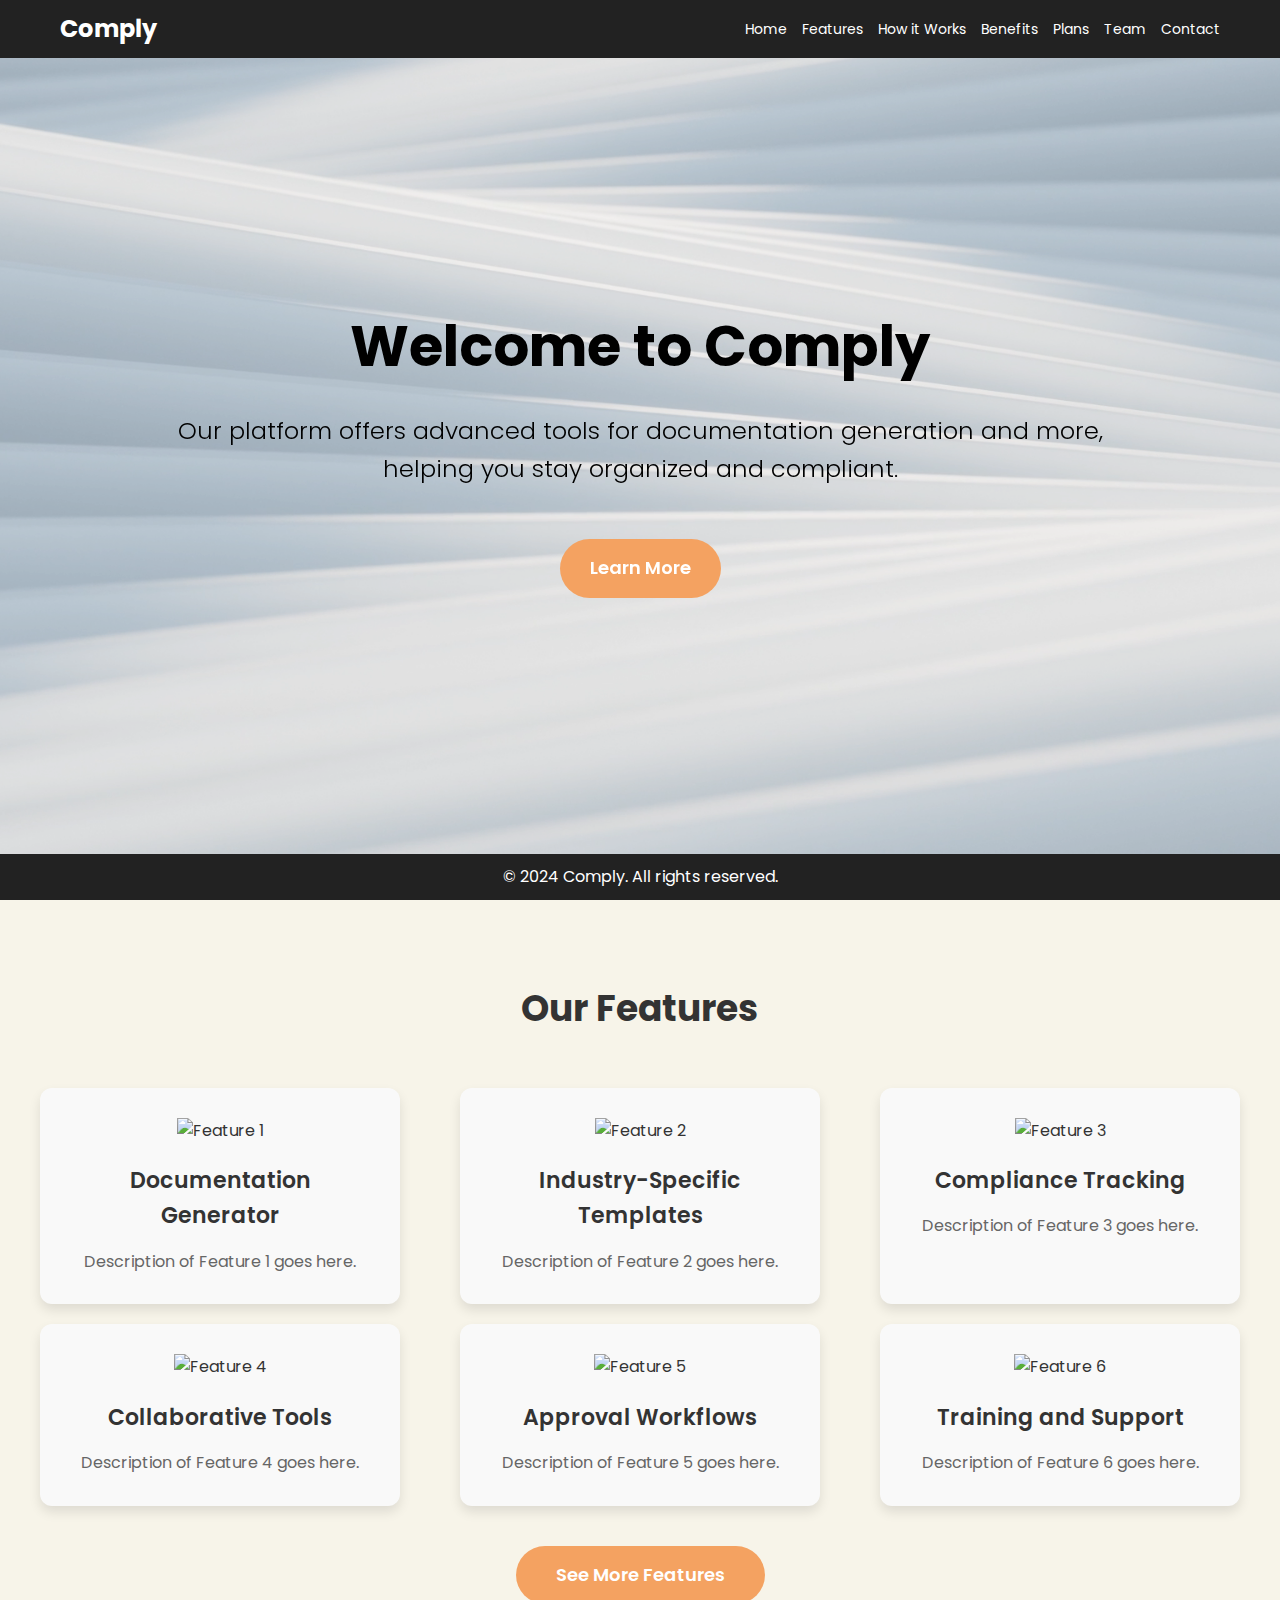
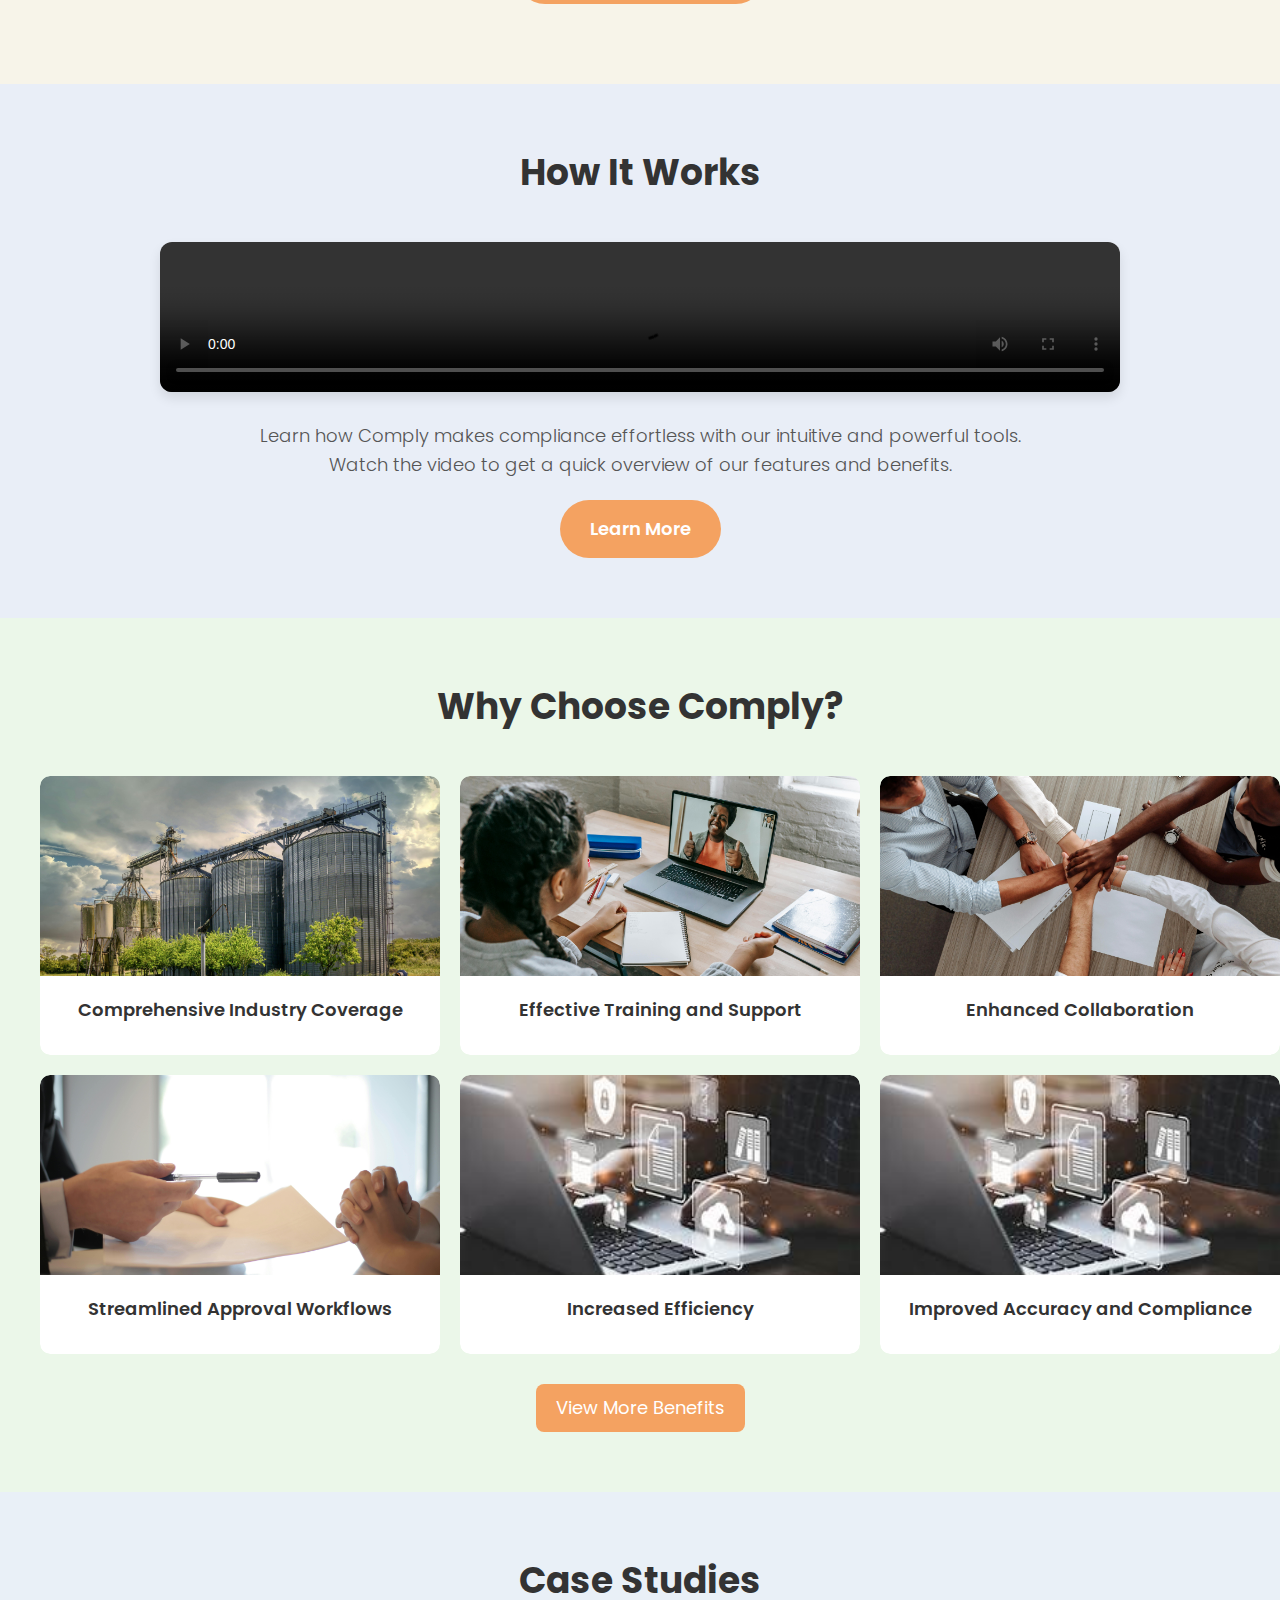
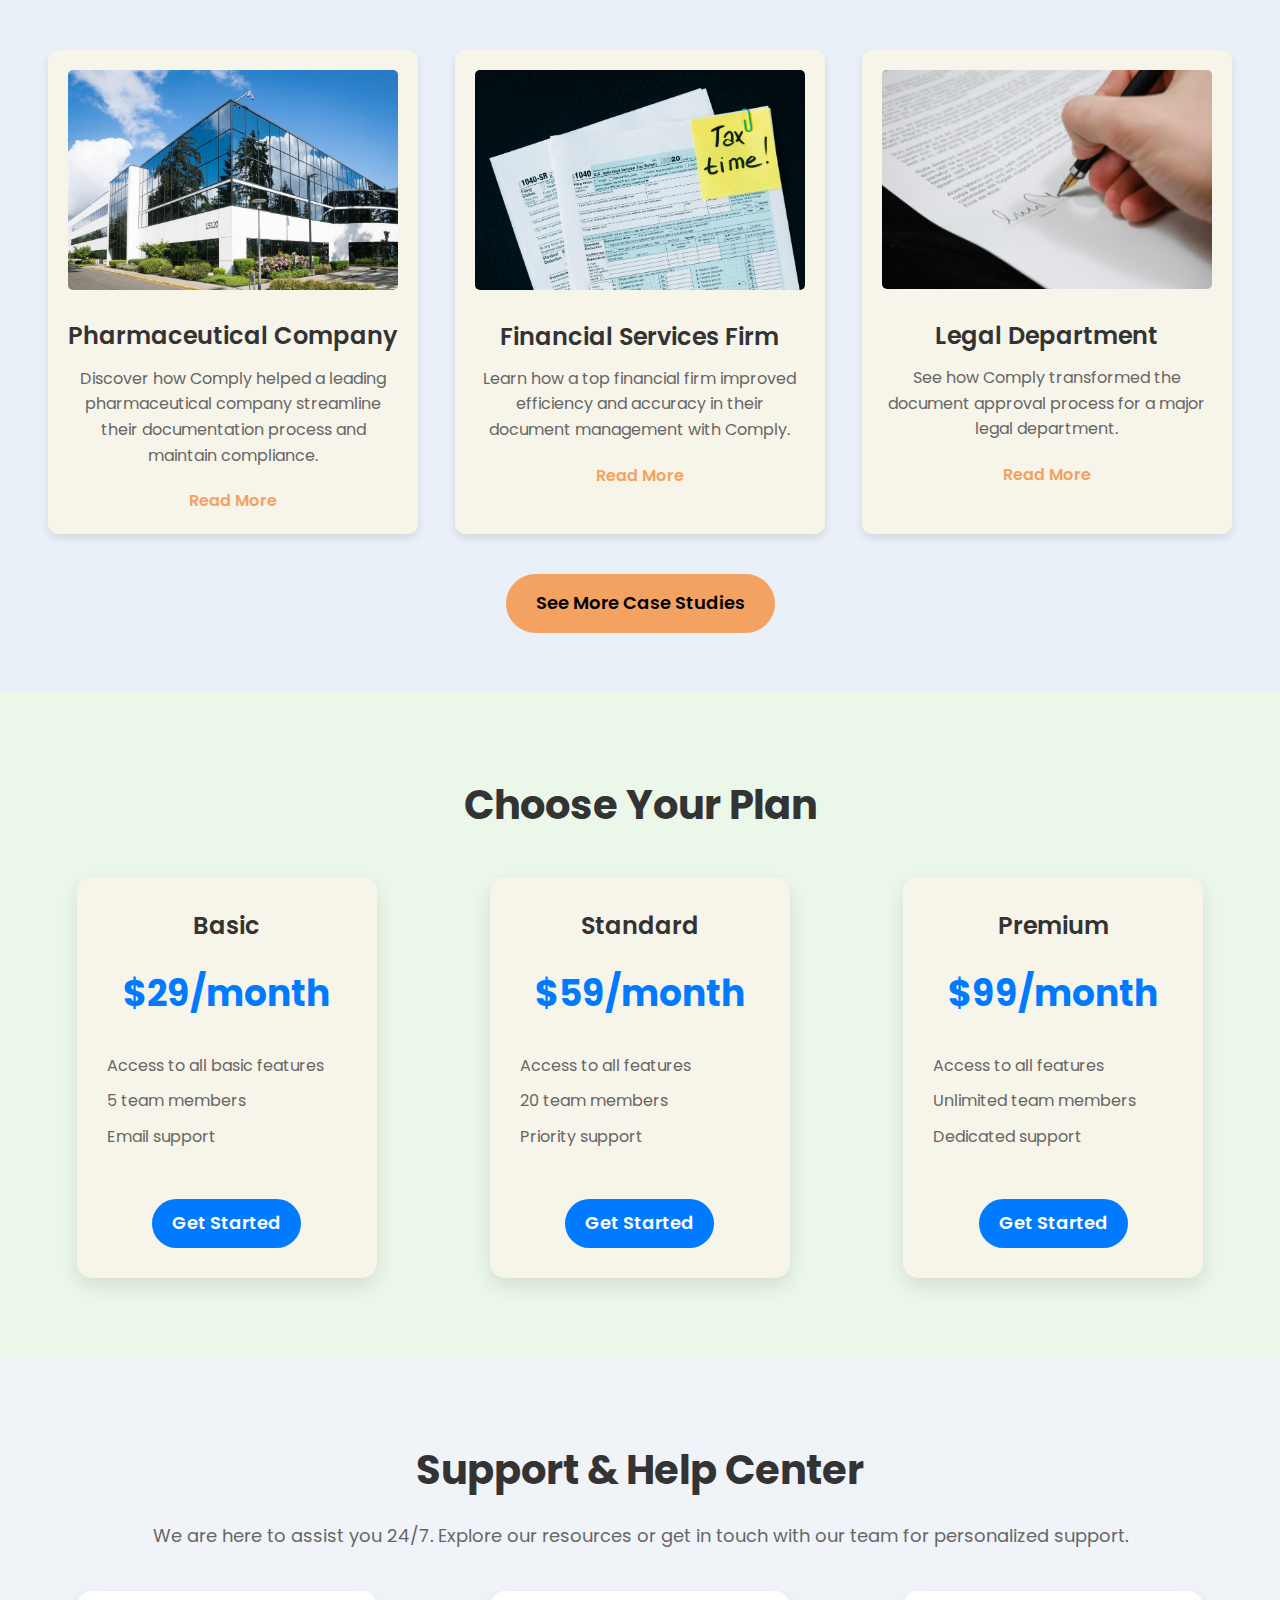
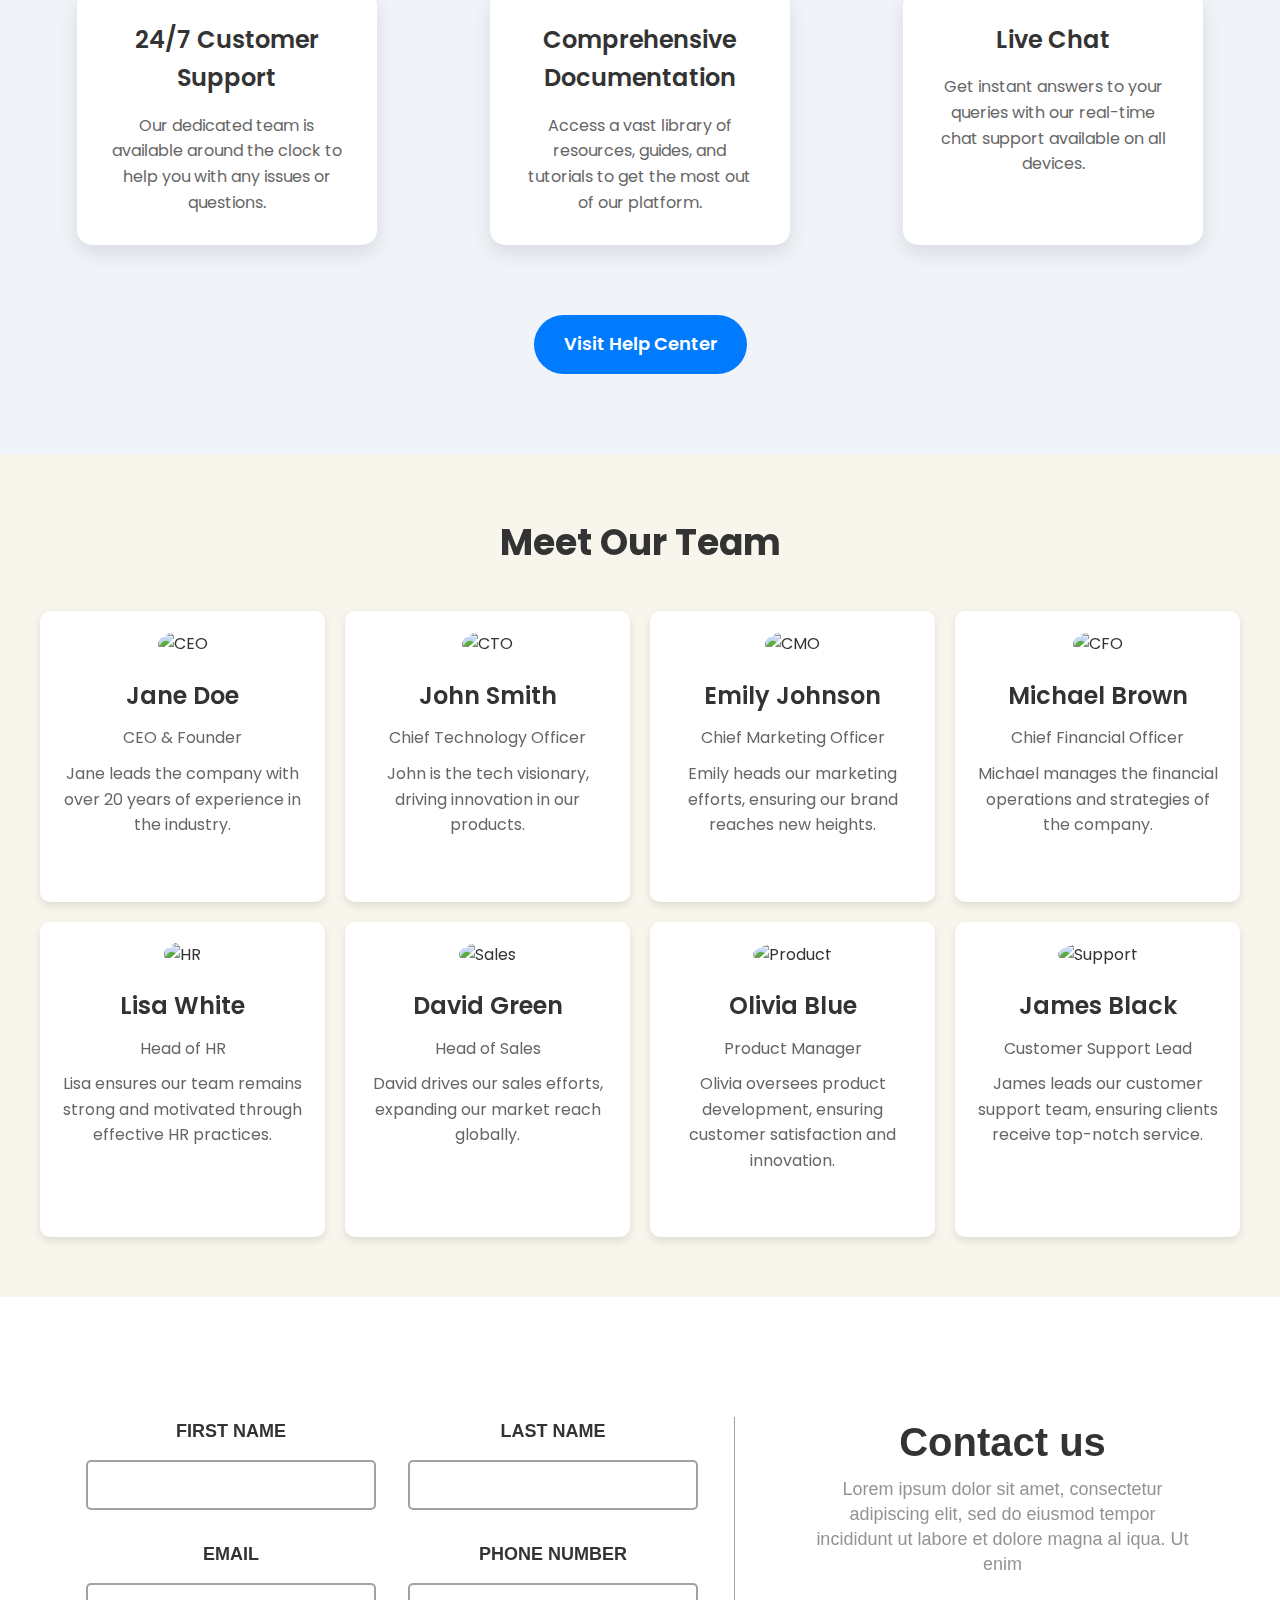
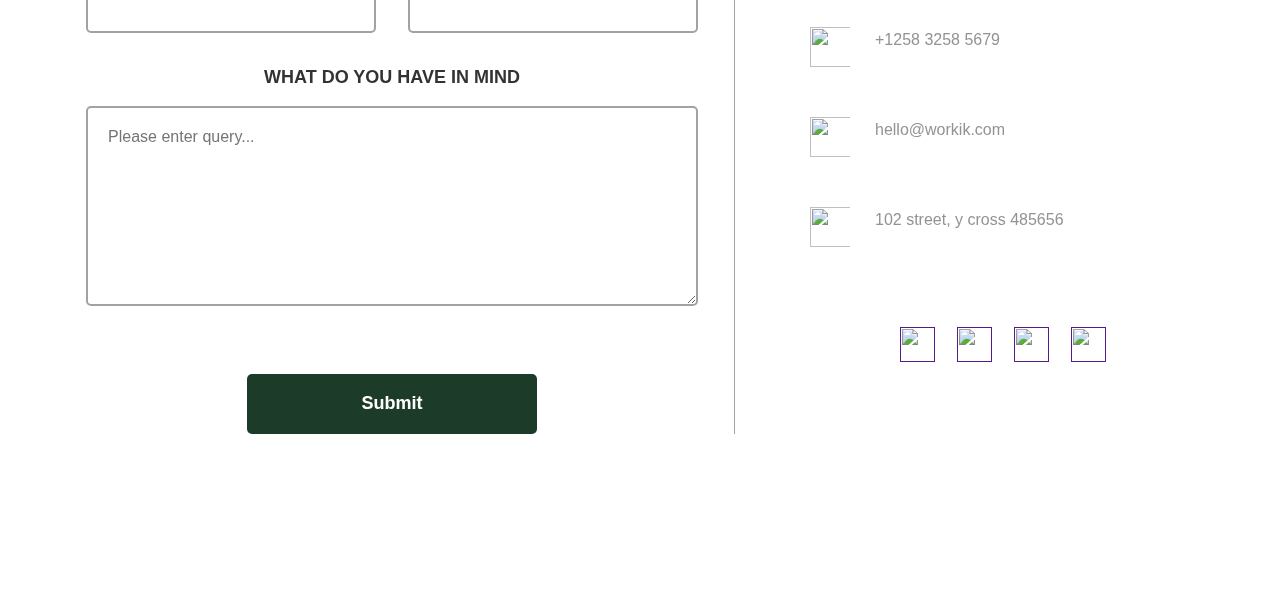
==== index.html @ f5c00fbd "Add files via upload" ====
<!DOCTYPE html>
<html lang="en">
<head>
    <meta charset="UTF-8">
    <meta name="viewport" content="width=device-width, initial-scale=1.0">
    <title>Comply Presentation</title>
    <link rel="stylesheet" href="styles.css">
</head>
<body>
    <header>
        <nav>
            <div class="logo">Comply</div>
            <ul class="nav-links">
                <li><a href="#landing">Home</a></li>
                <li><a href="#features">Features</a></li>
                <li><a href="#how-it-works">How it Works</a></li>
                <li><a href="#benefits">Benefits</a></li>
                <li><a href="#pricing">Plans</a></li>
                <li><a href="member/member.html">Team</a></li>
                <li><a href="#contact">Contact</a></li>
            </ul>
        </nav>
    </header>

    <section id="landing">
        <video id="landing-video" autoplay loop muted playsinline>
            <source src="videos/landing-video.mp4" type="video/mp4">
            Your browser does not support the video tag.
        </video>
        <div class="landing-content">
            <h1>Welcome to Comply</h1>
            <p>Our platform offers advanced tools for documentation generation and more, 
            <br>helping you stay organized and compliant.</p>
            <a href="#features" class="cta-button">Learn More</a>
        </div>
    </section>

    <section id="features">
        <div class="container">
            <h2>Our Features</h2>
            <div class="feature-grid">
                <div class="feature-item">
                    <img src="feature1-icon.png" alt="Feature 1">
                    <h3>Documentation Generator</h3>
                    <p>Description of Feature 1 goes here.</p>
                </div>
                <div class="feature-item">
                    <img src="feature2-icon.png" alt="Feature 2">
                    <h3>Industry-Specific Templates</h3>
                    <p>Description of Feature 2 goes here.</p>
                </div>
                <div class="feature-item">
                    <img src="feature3-icon.png" alt="Feature 3">
                    <h3>Compliance Tracking</h3>
                    <p>Description of Feature 3 goes here.</p>
                </div>
                <div class="feature-item">
                    <img src="feature4-icon.png" alt="Feature 4">
                    <h3>Collaborative Tools</h3>
                    <p>Description of Feature 4 goes here.</p>
                </div>
                <div class="feature-item">
                    <img src="feature5-icon.png" alt="Feature 5">
                    <h3>Approval Workflows</h3>
                    <p>Description of Feature 5 goes here.</p>
                </div>
                <div class="feature-item">
                    <img src="feature6-icon.png" alt="Feature 6">
                    <h3>Training and Support</h3>
                    <p>Description of Feature 6 goes here.</p>
                </div>
            </div>
            <a href="features/features.html" class="more-features-button">See More Features</a>
        </div>
    </section>
    
    <section id="how-it-works">
        <div class="container">
            <h2>How It Works</h2>
            <div class="video-wrapper">
                <video controls class="work-video">
                    <source src="7235001-uhd_3840_2160_30fps.mp4" type="video/mp4">
                    Your browser does not support the video tag.
                </video>
            </div>
            <div class="info">
                <p>Learn how Comply makes compliance effortless with our intuitive and powerful tools. Watch the video to get a quick overview of our features and benefits.</p>
                <a href="how-works/work.html" class="cta-button">Learn More</a>
            </div>
        </div>
    </section>       

    <section id="benefits">
      <div class="container">
        <h2>Why Choose Comply?</h2>
        <div class="benefits-grid">
          <div class="benefit-card" style="width: 400px;">
            <div class="benefit-image" style="background-image: url('images/industry-coverage.jpg');"></div>
            <div class="benefit-content">
              <h3>Comprehensive Industry Coverage</h3>
              <p class="details"><strong>Versatile Document Generation</strong><br>Create industry-specific documents tailored to various sectors, including pharmaceuticals, finance, and legal, with precision and ease.</p>
              <p class="details"><strong>Pre-Built Templates</strong> Utilize a library of pre-designed templates that meet industry standards and regulations.</p>
            </div>
          </div>
          <div class="benefit-card" style="width: 400px;">
            <div class="benefit-image" style="background-image: url('images/training-support.jpg');"></div>
            <div class="benefit-content">
              <h3>Effective Training and Support</h3>
              <p class="details"><strong>Training Resources</strong><br>Access extensive training materials and resources to help you and your team get the most out of Comply’s features.</p>
              <p class="details"><strong>Expert Guidance</strong><br>Benefit from dedicated support to ensure smooth onboarding and ongoing usage.</p>
            </div>
          </div>
          <div class="benefit-card" style="width: 400px;">
            <div class="benefit-image" style="background-image: url('images/Enhanced Collaboration.jpg');"></div>
            <div class="benefit-content">
              <h3>Enhanced Collaboration</h3>
              <p class="details"><strong>Team Collaboration Tools</strong><br>Collaborate with team members seamlessly within the platform, making document creation and review processes more efficient.</p>
              <p class="details"><strong>Real-Time Edits</strong><br>Work on documents simultaneously with your team, reducing turnaround time and improving accuracy.</p>
            </div>
          </div>
          <div class="benefit-card" style="width: 400px;">
            <div class="benefit-image" style="background-image: url('images/approved.jpg');"></div>
            <div class="benefit-content">
              <h3>Streamlined Approval Workflows</h3>
              <p class="details"><strong>Approval Management</strong><br>Set up automated approval workflows to ensure all documents go through the necessary review processes before finalization.</p>
              <p class="details"><strong>Track Changes</strong><br>Monitor document changes and approval statuses with ease, ensuring transparency and accountability.</p>
            </div>
          </div>
          <div class="benefit-card" style="width: 400px;">
            <div class="benefit-image" style="background-image: url('images/automated document generation.jpeg');"></div>
            <div class="benefit-content">
              <h3>Increased Efficiency</h3>
              <p class="details"><strong>Centralized Dashboard</strong><br>Manage document creation, collaboration, and approvals from a single, intuitive interface.</p>
              <p class="details"><strong>Automated Processes</strong><br>Reduce manual tasks with automated document generation and compliance checks, freeing up time for more strategic activities.</p>
            </div>
          </div>
          <div class="benefit-card" style="width: 400px;">
            <div class="benefit-image" style="background-image: url('images/automated document generation.jpeg');"></div>
            <div class="benefit-content">
              <h3>Improved Accuracy and Compliance</h3>
              <p class="details"><strong>Error Reduction</strong><br>Minimize mistakes with automated formatting, validation, and compliance checks tailored to your industry’s requirements.</p>
              <p class="details"><strong>Consistent Quality</strong><br>Ensure all documents adhere to industry standards and regulatory guidelines consistently.</p>
            </div>
          </div>
        </div>
        <a href="benefits.html" class="view-more">View More Benefits</a>
      </div>
    </section>        
       

    <section id="case-studies">
        <div class="container">
            <h2>Case Studies</h2>
            <div class="case-studies-grid">
                <div class="case-study">
                    <img src="images/Pharmaceutical Company.jpg" alt="Case Study 1">
                    <h3>Pharmaceutical Company</h3>
                    <p>Discover how Comply helped a leading pharmaceutical company streamline their documentation process and maintain compliance.</p>
                    <a href="#" class="read-more">Read More</a>
                </div>
                <div class="case-study">
                    <img src="images/Financial Services Firm.jpg" alt="Case Study 2">
                    <h3>Financial Services Firm</h3>
                    <p>Learn how a top financial firm improved efficiency and accuracy in their document management with Comply.</p>
                    <a href="#" class="read-more">Read More</a>
                </div>
                <div class="case-study">
                    <img src="images/Legal Department.jpg" alt="Case Study 3">
                    <h3>Legal Department</h3>
                    <p>See how Comply transformed the document approval process for a major legal department.</p>
                    <a href="#" class="read-more">Read More</a>
                </div>
            </div>
            <div class="see-more-container">
                <a href="case-studies.html" class="see-more-button">See More Case Studies</a>
            </div>
        </div>
    </section>

    <section id="pricing">
      <div class="container">
          <h2>Choose Your Plan</h2>
          <div class="pricing-grid">
              <div class="pricing-item">
                  <h3>Basic</h3>
                  <p class="price">$29/month</p>
                  <ul>
                      <li>Access to all basic features</li>
                      <li>5 team members</li>
                      <li>Email support</li>
                  </ul>
                  <a href="#" class="cta-button">Get Started</a>
              </div>
              <div class="pricing-item">
                  <h3>Standard</h3>
                  <p class="price">$59/month</p>
                  <ul>
                      <li>Access to all features</li>
                      <li>20 team members</li>
                      <li>Priority support</li>
                  </ul>
                  <a href="#" class="cta-button">Get Started</a>
              </div>
              <div class="pricing-item">
                  <h3>Premium</h3>
                  <p class="price">$99/month</p>
                  <ul>
                      <li>Access to all features</li>
                      <li>Unlimited team members</li>
                      <li>Dedicated support</li>
                  </ul>
                  <a href="#" class="cta-button">Get Started</a>
              </div>
          </div>
      </div>
  </section>
    
    <section id="support">
        <div class="container">
            <h2>Support & Help Center</h2>
            <p class="support-intro">We are here to assist you 24/7. Explore our resources or get in touch with our team for personalized support.</p>
            <div class="support-grid">
                <div class="support-item">
                    <i class="fas fa-life-ring"></i>
                    <h3>24/7 Customer Support</h3>
                    <p>Our dedicated team is available around the clock to help you with any issues or questions.</p>
                </div>
                <div class="support-item">
                    <i class="fas fa-book"></i>
                    <h3>Comprehensive Documentation</h3>
                    <p>Access a vast library of resources, guides, and tutorials to get the most out of our platform.</p>
                </div>
                <div class="support-item">
                    <i class="fas fa-headset"></i>
                    <h3>Live Chat</h3>
                    <p>Get instant answers to your queries with our real-time chat support available on all devices.</p>
                </div>
            </div>
            <div class="support-cta">
                <a href="help-center.html" class="cta-button">Visit Help Center</a>
            </div>
        </div>
    </section>

    <section id="team">
      <div class="container">
          <h2>Meet Our Team</h2>
          <div class="team-grid">
              <div class="team-member">
                  <img src="ceo.jpg" alt="CEO">
                  <h3>Jane Doe</h3>
                  <p>CEO & Founder</p>
                  <p>Jane leads the company with over 20 years of experience in the industry.</p>
                  <div class="social-links">
                      <a href="#"><i class="fab fa-linkedin"></i></a>
                      <a href="#"><i class="fab fa-twitter"></i></a>
                  </div>
              </div>
              <div class="team-member">
                  <img src="cto.jpg" alt="CTO">
                  <h3>John Smith</h3>
                  <p>Chief Technology Officer</p>
                  <p>John is the tech visionary, driving innovation in our products.</p>
                  <div class="social-links">
                      <a href="#"><i class="fab fa-linkedin"></i></a>
                      <a href="#"><i class="fab fa-twitter"></i></a>
                  </div>
              </div>
              <div class="team-member">
                  <img src="cmo.jpg" alt="CMO">
                  <h3>Emily Johnson</h3>
                  <p>Chief Marketing Officer</p>
                  <p>Emily heads our marketing efforts, ensuring our brand reaches new heights.</p>
                  <div class="social-links">
                      <a href="#"><i class="fab fa-linkedin"></i></a>
                      <a href="#"><i class="fab fa-twitter"></i></a>
                  </div>
              </div>
              <div class="team-member">
                  <img src="cfo.jpg" alt="CFO">
                  <h3>Michael Brown</h3>
                  <p>Chief Financial Officer</p>
                  <p>Michael manages the financial operations and strategies of the company.</p>
                  <div class="social-links">
                      <a href="#"><i class="fab fa-linkedin"></i></a>
                      <a href="#"><i class="fab fa-twitter"></i></a>
                  </div>
              </div>
              <div class="team-member">
                  <img src="hr.jpg" alt="HR">
                  <h3>Lisa White</h3>
                  <p>Head of HR</p>
                  <p>Lisa ensures our team remains strong and motivated through effective HR practices.</p>
                  <div class="social-links">
                      <a href="#"><i class="fab fa-linkedin"></i></a>
                      <a href="#"><i class="fab fa-twitter"></i></a>
                  </div>
              </div>
              <div class="team-member">
                  <img src="sales.jpg" alt="Sales">
                  <h3>David Green</h3>
                  <p>Head of Sales</p>
                  <p>David drives our sales efforts, expanding our market reach globally.</p>
                  <div class="social-links">
                      <a href="#"><i class="fab fa-linkedin"></i></a>
                      <a href="#"><i class="fab fa-twitter"></i></a>
                  </div>
              </div>
              <div class="team-member">
                  <img src="product.jpg" alt="Product">
                  <h3>Olivia Blue</h3>
                  <p>Product Manager</p>
                  <p>Olivia oversees product development, ensuring customer satisfaction and innovation.</p>
                  <div class="social-links">
                      <a href="#"><i class="fab fa-linkedin"></i></a>
                      <a href="#"><i class="fab fa-twitter"></i></a>
                  </div>
              </div>
              <div class="team-member">
                  <img src="support.jpg" alt="Support">
                  <h3>James Black</h3>
                  <p>Customer Support Lead</p>
                  <p>James leads our customer support team, ensuring clients receive top-notch service.</p>
                  <div class="social-links">
                      <a href="#"><i class="fab fa-linkedin"></i></a>
                      <a href="#"><i class="fab fa-twitter"></i></a>
                  </div>
              </div>
          </div>
      </div>
  </section>

    
    <section id="contact">
        <div class="contact_us_green">
            <div class="responsive-container-block big-container">
              <div class="responsive-container-block container">
                <div class="responsive-cell-block wk-tab-12 wk-mobile-12 wk-desk-7 wk-ipadp-10 line" id="i69b-2">
                  <form class="form-box">
                    <div class="container-block form-wrapper">
                      <div class="head-text-box">
                        <p class="text-blk contactus-head">
                          Contact us
                        </p>
                        <p class="text-blk contactus-subhead">
                          Lorem ipsum dolor sit amet, consectetur adipiscing elit, sed do eiusmod tempor incididunt ut labore et dolore magna al iqua. Ut enim
                        </p>
                      </div>
                      <div class="responsive-container-block">
                        <div class="responsive-cell-block wk-ipadp-6 wk-tab-12 wk-mobile-12 wk-desk-6" id="i10mt-6">
                          <p class="text-blk input-title">
                            FIRST NAME
                          </p>
                          <input class="input" id="ijowk-6" name="FirstName">
                        </div>
                        <div class="responsive-cell-block wk-desk-6 wk-ipadp-6 wk-tab-12 wk-mobile-12">
                          <p class="text-blk input-title">
                            LAST NAME
                          </p>
                          <input class="input" id="indfi-4" name="Last Name">
                        </div>
                        <div class="responsive-cell-block wk-desk-6 wk-ipadp-6 wk-tab-12 wk-mobile-12">
                          <p class="text-blk input-title">
                            EMAIL
                          </p>
                          <input class="input" id="ipmgh-6" name="Email">
                        </div>
                        <div class="responsive-cell-block wk-desk-6 wk-ipadp-6 wk-tab-12 wk-mobile-12">
                          <p class="text-blk input-title">
                            PHONE NUMBER
                          </p>
                          <input class="input" id="imgis-5" name="PhoneNumber">
                        </div>
                        <div class="responsive-cell-block wk-tab-12 wk-mobile-12 wk-desk-12 wk-ipadp-12" id="i634i-6">
                          <p class="text-blk input-title">
                            WHAT DO YOU HAVE IN MIND
                          </p>
                          <textarea class="textinput" id="i5vyy-6" placeholder="Please enter query..."></textarea>
                        </div>
                      </div>
                      <div class="btn-wrapper">
                        <button class="submit-btn">
                          Submit
                        </button>
                      </div>
                    </div>
                  </form>
                </div>
                <div class="responsive-cell-block wk-tab-12 wk-mobile-12 wk-desk-5 wk-ipadp-10" id="ifgi">
                  <div class="container-box">
                    <div class="text-content">
                      <p class="text-blk contactus-head">
                        Contact us
                      </p>
                      <p class="text-blk contactus-subhead">
                        Lorem ipsum dolor sit amet, consectetur adipiscing elit, sed do eiusmod tempor incididunt ut labore et dolore magna al iqua. Ut enim
                      </p>
                    </div>
                    <div class="workik-contact-bigbox">
                      <div class="workik-contact-box">
                        <div class="phone text-box">
                          <img class="contact-svg" src="https://workik-widget-assets.s3.amazonaws.com/widget-assets/images/ET21.jpg">
                          <p class="contact-text">
                            +1258 3258 5679
                          </p>
                        </div>
                        <div class="address text-box">
                          <img class="contact-svg" src="https://workik-widget-assets.s3.amazonaws.com/widget-assets/images/ET22.jpg">
                          <p class="contact-text">
                            hello@workik.com
                          </p>
                        </div>
                        <div class="mail text-box">
                          <img class="contact-svg" src="https://workik-widget-assets.s3.amazonaws.com/widget-assets/images/ET23.jpg">
                          <p class="contact-text">
                            102 street, y cross 485656
                          </p>
                        </div>
                      </div>
                      <div class="social-media-links">
                        <a href="">
                          <img class="social-svg" id="is9ym" src="https://workik-widget-assets.s3.amazonaws.com/widget-assets/images/gray-mail.svg">
                        </a>
                        <a href="">
                          <img class="social-svg" id="i706n" src="https://workik-widget-assets.s3.amazonaws.com/widget-assets/images/gray-twitter.svg">
                        </a>
                        <a href="">
                          <img class="social-svg" id="ib9ve" src="https://workik-widget-assets.s3.amazonaws.com/widget-assets/images/gray-insta.svg">
                        </a>
                        <a href="">
                          <img class="social-svg" id="ie9fx" src="https://workik-widget-assets.s3.amazonaws.com/widget-assets/images/gray-fb.svg">
                        </a>
                      </div>
                    </div>
                  </div>
                </div>
              </div>
            </div>
          </div>
        </section>
    
    
    <footer>
        <p>&copy; 2024 Comply. All rights reserved.</p>
    </footer>
</body>
</html>
---- styles.css ----
/* General Styles */
@import url('https://fonts.googleapis.com/css2?family=Poppins:wght@300;400;600;700&display=swap');

* {
    margin: 0;
    padding: 0;
    box-sizing: border-box;
    font-family: 'Poppins', sans-serif;
}

body {
    line-height: 1.6;
    background-color: transparent; /* Keep background transparent for video */
    overflow-x: hidden; /* Prevent horizontal scroll */
}

/* Header Styles */
header {
    background: #222;
    color: #fff;
    padding: 10px 0;
    position: fixed;
    width: 100%;
    top: 0;
    left: 0;
    z-index: 1000;
}

nav {
    display: flex;
    justify-content: space-between;
    align-items: center;
    max-width: 1200px;
    margin: 0 auto;
    padding: 0 20px;
}

.logo {
    font-size: 24px;
    font-weight: 700;
}

.nav-links {
    list-style: none;
    display: flex;
}

.nav-links li {
    margin-left: 15px;
}

.nav-links a {
    color: #fff;
    text-decoration: none;
    font-size: 14px;
    transition: color 0.3s, text-shadow 0.3s;
}

.nav-links a:hover {
    color: #f4a261;
    text-shadow: 1px 1px 3px rgba(0, 0, 0, 0.3);
}

/* Landing Section Styles */
#landing {
    height: 100vh;
    position: relative;
    display: flex;
    justify-content: center;
    align-items: center;
    text-align: center;
    color: #000000; /* Light text color for contrast with video */
    overflow: hidden;
}

#landing-video {
    position: absolute;
    top: 0;
    left: 0;
    width: 100%;
    height: 100%;
    object-fit: cover;
    z-index: -1;
    opacity: 0.7;
}

.landing-content {
    position: relative;
    z-index: 1;
    animation: fadeInUp 1s ease-in-out;
}

.landing-content h1 {
    font-size: 56px;
    margin-bottom: 20px;
    animation: fadeInDown 1s ease-in-out;
    font-weight: 700;
}

.landing-content p {
    font-size: 24px;
    margin-bottom: 30px;
    animation: fadeInUp 1s ease-in-out;
    font-weight: 300;
}

.cta-button {
    background: #f4a261;
    color: #000000;
    padding: 15px 30px;
    border-radius: 30px;
    text-decoration: none;
    font-size: 18px;
    transition: background 0.3s, transform 0.3s, box-shadow 0.3s, filter 0.3s;
    display: inline-block;
    animation: buttonAnimation 1s ease-in-out;
    font-weight: 600;
}

.cta-button:hover {
    background: #e76f51;
    transform: scale(1.05);
    box-shadow: 0 4px 8px rgba(0, 0, 0, 0.3);
    filter: brightness(1.2);
}

/* Section Styles */
section {
    padding: 60px 20px;
    text-align: center;
    color: #333;
}

#section1 {
    background-color: #f4f4f4; /* Light grey */
}

#section2 {
    background-color: #ffffff; /* White */
}

#section3 {
    background-color: #f4a261; /* Accent color */
    color: #ffffff; /* Light text for contrast */
}

#section4 {
    background-color: #2a9d8f; /* Another accent color */
    color: #ffffff; /* Light text for contrast */
}

.container {
    max-width: 1200px;
    margin: 0 auto;
}

h2 {
    font-size: 36px;
    margin-bottom: 20px;
    color: inherit;
    font-weight: 700;
}

.feature {
    margin-bottom: 40px;
}

.feature h3 {
    font-size: 28px;
    margin-bottom: 10px;
    color: inherit;
    font-weight: 600;
}

.feature p {
    font-size: 18px;
    color: inherit;
    font-weight: 300;
}

/* Footer Styles */
footer {
    background: #222;
    color: #fff;
    text-align: center;
    padding: 10px 20px;
    position: fixed;
    width: 100%;
    bottom: 0;
}

/* Animations */
@keyframes fadeInDown {
    from {
        opacity: 0;
        transform: translateY(-20px);
    }
    to {
        opacity: 1;
        transform: translateY(0);
    }
}

@keyframes fadeInUp {
    from {
        opacity: 0;
        transform: translateY(20px);
    }
    to {
        opacity: 1;
        transform: translateY(0);
    }
}

@keyframes buttonAnimation {
    0% {
        transform: scale(0.9);
        opacity: 0;
    }
    50% {
        transform: scale(1.05);
        opacity: 1;
    }
    100% {
        transform: scale(1);
        opacity: 1;
    }
}

/* Responsive Design */
@media (max-width: 768px) {
    .landing-content h1 {
        font-size: 40px;
    }

    .landing-content p {
        font-size: 18px;
    }

    .cta-button {
        font-size: 16px;
        padding: 10px 20px;
    }

    .nav-links {
        display: none;
    }

    footer {
        position: static;
    }
}

#features {
    background-color: #f7f4e9;
    padding: 80px 20px;
    text-align: center;
}

#features h2 {
    font-size: 36px;
    color: #333;
    margin-bottom: 50px;
    font-weight: 700;
    animation: fadeInDown 1s ease-in-out;
}

.feature-grid {
    display: flex;
    justify-content: space-between;
    flex-wrap: wrap;
    gap: 20px;
}

.feature-item {
    background: #f9f9f9;
    border-radius: 12px;
    box-shadow: 0 6px 12px rgba(0, 0, 0, 0.1);
    padding: 30px;
    flex: 1 1 30%;
    max-width: 30%;
    transition: transform 0.3s, box-shadow 0.3s;
    animation: fadeInUp 1s ease-in-out;
}

.feature-item img {
    width: 80px;
    height: 80px;
    margin-bottom: 20px;
}

.feature-item h3 {
    font-size: 22px;
    margin-bottom: 15px;
    color: #333;
    font-weight: 600;
}

.feature-item p {
    font-size: 16px;
    color: #666;
}

.feature-item:hover {
    transform: translateY(-10px);
    box-shadow: 0 8px 16px rgba(0, 0, 0, 0.2);
}

.more-features-button {
    display: inline-block;
    margin-top: 40px;
    padding: 15px 40px;
    background-color: #f4a261;
    color: #ffffff;
    text-decoration: none;
    border-radius: 30px;
    font-size: 18px;
    transition: background 0.3s, transform 0.3s, box-shadow 0.3s;
    font-weight: 600;
    animation: fadeInUp 1s ease-in-out;
}

.more-features-button:hover {
    background-color: #e76f51;
    transform: scale(1.05);
    box-shadow: 0 4px 8px rgba(0, 0, 0, 0.3);
}

/* Animations */
@keyframes fadeInDown {
    from {
        opacity: 0;
        transform: translateY(-20px);
    }
    to {
        opacity: 1;
        transform: translateY(0);
    }
}

@keyframes fadeInUp {
    from {
        opacity: 0;
        transform: translateY(20px);
    }
    to {
        opacity: 1;
        transform: translateY(0);
    }
}

/* Responsive Design */
@media (max-width: 992px) {
    .feature-item {
        flex: 1 1 45%;
        max-width: 45%;
    }
}

@media (max-width: 768px) {
    .feature-item {
        flex: 1 1 100%;
        max-width: 100%;
        margin-bottom: 20px;
    }

    .more-features-button {
        font-size: 16px;
        padding: 10px 30px;
    }
}

#how-it-works {
    padding: 60px 20px;
    text-align: center;
    background-color: #e9eef7; /* Matching the Features section background color */
}

.container {
    max-width: 1200px;
    margin: 0 auto;
    position: relative;
}

h2 {
    font-size: 36px;
    margin-bottom: 30px;
    color: #333;
    font-weight: 700;
    animation: fadeInDown 1s ease-in-out;
}

.video-wrapper {
    position: relative;
    width: 100%;
    max-width: 960px;
    margin: 0 auto;
    overflow: hidden;
    border-radius: 12px;
    box-shadow: 0 6px 12px rgba(0, 0, 0, 0.1);
    background-color: #fff; /* Adding a background to the video wrapper for contrast */
}

.work-video {
    width: 100%;
    height: auto;
    display: block;
}

.info {
    margin-top: 30px;
}

.info p {
    font-size: 18px;
    color: #555;
    max-width: 800px;
    margin: 0 auto;
    font-weight: 300;
    animation: fadeInUp 1s ease-in-out;
}

.cta-button {
    display: inline-block;
    margin-top: 20px;
    padding: 15px 30px;
    background-color: #f4a261; /* Button background color */
    color: #fff;
    text-decoration: none;
    border-radius: 30px;
    font-size: 18px;
    transition: background 0.3s, transform 0.3s, box-shadow 0.3s;
    font-weight: 600;
    animation: fadeInUp 1s ease-in-out;
}

.cta-button:hover {
    background-color: #e76f51; /* Button hover color */
    transform: scale(1.05);
    box-shadow: 0 4px 8px rgba(0, 0, 0, 0.3);
}

/* Animations */
@keyframes fadeInDown {
    from {
        opacity: 0;
        transform: translateY(-20px);
    }
    to {
        opacity: 1;
        transform: translateY(0);
    }
}

@keyframes fadeInUp {
    from {
        opacity: 0;
        transform: translateY(20px);
    }
    to {
        opacity: 1;
        transform: translateY(0);
    }
}

/* Responsive Design */
@media (max-width: 768px) {
    h2 {
        font-size: 28px;
    }

    .info p {
        font-size: 16px;
    }

    .cta-button {
        font-size: 16px;
        padding: 10px 20px;
    }
}

#benefits {
    padding: 60px 20px;
    background-color: #ebf7e9; /* Background color matching the Features section */
    text-align: center;
}

.container {
    max-width: 1200px;
    margin: 0 auto;
}

h2 {
    font-size: 36px;
    margin-bottom: 30px;
    color: #333;
    font-weight: 700;
    animation: fadeInDown 1s ease-in-out;
}

.benefits-grid {
    display: grid;
    grid-template-columns: repeat(3, 1fr); /* Three columns */
    gap: 20px;
    justify-items: center; /* Center items within the grid */
}

.benefit-card {
  position: relative;
  overflow: hidden;
  border-radius: 10px;
  transition: transform 0.3s ease-in-out;
  cursor: pointer;
}

.benefit-image {
  width: 100%;
  height: 200px;
  background-size: cover;
  background-position: center;
  border-radius: 10px 10px 0 0;
  transition: opacity 0.3s ease-in-out;
}

.benefit-content {
  padding: 20px;
  background-color: #fff;
  border-radius: 0 0 10px 10px;
  transition: transform 0.3s ease-in-out;
}

.details {
  display: none;
  margin-top: 10px;
  font-size: 14px;
  color: #666;
}

.benefit-card:hover .benefit-image {
  opacity: 0.3;
}

.benefit-card:hover .details {
  display: block;
}

.benefit-card:hover {
  transform: scale(1.05);
}

.benefit-card h3 {
  margin-bottom: 10px;
  font-size: 18px;
  color: #333;
  font-weight: 600;
}
.benefit {
    background: #fff;
    border-radius: 12px;
    padding: 20px;
    box-shadow: 0 6px 12px rgba(0, 0, 0, 0.1);
    transition: transform 0.3s, box-shadow 0.3s;
    opacity: 0; /* Start with hidden benefits */
    transform: translateY(20px); /* Start slightly below */
    animation: fadeInUp 1s ease-in-out forwards; /* Animation applied to benefits */
    display: flex;
    flex-direction: column;
    align-items: center; /* Center content horizontally */
    text-align: center; /* Center text */
}

.benefit img {
    width: 100px;
    height: 100px;
    margin-bottom: 15px;
    display: block;
}

.benefit h3 {
    font-size: 24px;
    margin-bottom: 10px;
    color: #333;
    font-weight: 600;
}

.benefit p {
    font-size: 16px;
    color: #666;
    font-weight: 300;
    margin-bottom: 10px;
}

.view-more {
    display: inline-block;
    margin-top: 30px; /* Increased space above the button */
    padding: 10px 20px;
    background: #f4a261;
    color: #fff;
    border-radius: 8px;
    text-decoration: none;
    font-size: 18px;
    transition: background 0.3s, transform 0.3s;
}

.view-more:hover {
    background: #e76f51;
    transform: scale(1.05);
}

/* Animations */
@keyframes fadeInDown {
    from {
        opacity: 0;
        transform: translateY(-20px);
    }
    to {
        opacity: 1;
        transform: translateY(0);
    }
}

@keyframes fadeInUp {
    from {
        opacity: 0;
        transform: translateY(20px);
    }
    to {
        opacity: 1;
        transform: translateY(0);
    }
}

/* Responsive Design */
@media (max-width: 768px) {
    h2 {
        font-size: 28px;
    }

    .benefit h3 {
        font-size: 20px;
    }

    .benefit p {
        font-size: 14px;
    }

    .benefits-grid {
        grid-template-columns: 1fr; /* Stack benefits in one column on small screens */
    }
}

#case-studies {
    padding: 60px 20px;
    background-color: #e9f0f7; /* Background color for Case Studies section */
}

.container {
    max-width: 1200px;
    margin: 0 auto;
}

h2 {
    text-align: center;
    font-size: 36px;
    margin-bottom: 40px;
    color: #333;
    font-weight: 700;
}

.case-studies-grid {
    display: flex;
    justify-content: space-between;
    gap: 20px;
    flex-wrap: wrap;
}

.case-study {
    background-color: #f7f4e9;
    padding: 20px;
    border-radius: 10px;
    box-shadow: 0 4px 8px rgba(0, 0, 0, 0.1);
    transition: transform 0.3s, box-shadow 0.3s;
    width: 100%;
    max-width: 370px;
    margin: 0 auto;
    text-align: center;
}

.case-study img {
    width: 100%;
    height: auto;
    border-radius: 5px;
    margin-bottom: 20px;
}

.case-study h3 {
    font-size: 24px;
    margin-bottom: 10px;
    color: #333;
    font-weight: 600;
}

.case-study p {
    font-size: 16px;
    margin-bottom: 20px;
    color: #666;
}

.case-study .read-more {
    text-decoration: none;
    color: #f4a261;
    font-weight: 600;
    transition: color 0.3s;
}

.case-study .read-more:hover {
    color: #e76f51;
}

.case-study:hover {
    transform: scale(1.05);
    box-shadow: 0 8px 16px rgba(0, 0, 0, 0.2);
}

.see-more-container {
    text-align: center;
    margin-top: 40px;
}

.see-more-button {
    background-color: #f4a261;
    color: #000000;
    padding: 15px 30px;
    border-radius: 30px;
    text-decoration: none;
    font-size: 18px;
    font-weight: 600;
    transition: background 0.3s, transform 0.3s, box-shadow 0.3s, filter 0.3s;
    display: inline-block;
}

.see-more-button:hover {
    background-color: #e76f51;
    transform: scale(1.05);
    box-shadow: 0 4px 8px rgba(0, 0, 0, 0.3);
    filter: brightness(1.2);
}

/* Responsive Design */
@media (max-width: 768px) {
    .case-studies-grid {
        flex-direction: column;
        align-items: center;
    }
}

#team {
    padding: 60px 20px;
    background-color: #f8f5ec; /* Background color for the Team section */
}

h2 {
    text-align: center;
    font-size: 36px;
    margin-bottom: 40px;
    color: #333;
    font-weight: 700;
}

.team-grid {
    display: grid;
    grid-template-columns: repeat(4, 1fr);
    gap: 20px;
}

.team-member {
    background-color: #ffffff;
    padding: 20px;
    border-radius: 10px;
    box-shadow: 0 4px 8px rgba(0, 0, 0, 0.1);
    text-align: center;
    transition: transform 0.3s, box-shadow 0.3s;
}

.team-member img {
    width: 100%;
    height: auto;
    border-radius: 50%;
    margin-bottom: 20px;
}

.team-member h3 {
    font-size: 24px;
    margin-bottom: 10px;
    color: #333;
    font-weight: 600;
}

.team-member p {
    font-size: 16px;
    color: #666;
    margin-bottom: 10px;
}

.social-links {
    margin-top: 15px;
}

.social-links a {
    color: #666;
    font-size: 18px;
    margin: 0 10px;
    transition: color 0.3s;
}

.social-links a:hover {
    color: #f4a261;
}

/* Responsive Design */
@media (max-width: 992px) {
    .team-grid {
        grid-template-columns: repeat(2, 1fr);
    }
}

@media (max-width: 768px) {
    .team-grid {
        grid-template-columns: 1fr;
    }
}

/* Support/Help Center Section */
#support {
    background-color: #f0f4f8; /* Light background color for contrast */
    padding: 80px 20px;
    text-align: center;
    position: relative;
    overflow: hidden;
}

#support h2 {
    font-size: 40px;
    margin-bottom: 20px;
    color: #333;
    font-weight: 700;
    animation: fadeInDown 1s ease-in-out;
}

#support .support-intro {
    font-size: 18px;
    color: #666;
    margin-bottom: 40px;
    animation: fadeInUp 1s ease-in-out;
}

.support-grid {
    display: flex;
    justify-content: space-around;
    flex-wrap: wrap;
    gap: 40px;
}

.support-item {
    background: #fff;
    padding: 30px;
    border-radius: 15px;
    box-shadow: 0 8px 20px rgba(0, 0, 0, 0.1);
    transition: transform 0.3s, box-shadow 0.3s;
    animation: fadeIn 1s ease-in-out;
    width: 300px;
}

.support-item i {
    font-size: 48px;
    color: #007bff;
    margin-bottom: 20px;
    animation: bounceIn 1s ease-in-out;
}

.support-item h3 {
    font-size: 24px;
    margin-bottom: 15px;
    color: #333;
    font-weight: 600;
}

.support-item p {
    font-size: 16px;
    color: #666;
}

.support-item:hover {
    transform: translateY(-10px);
    box-shadow: 0 12px 24px rgba(0, 0, 0, 0.15);
}

.support-cta {
    margin-top: 50px;
}

.support-cta .cta-button {
    background: #007bff;
    color: #fff;
    padding: 15px 30px;
    border-radius: 30px;
    text-decoration: none;
    font-size: 18px;
    transition: background 0.3s, transform 0.3s, box-shadow 0.3s;
    display: inline-block;
    font-weight: 600;
    animation: fadeInUp 1s ease-in-out;
}

.support-cta .cta-button:hover {
    background: #0056b3;
    transform: scale(1.05);
    box-shadow: 0 4px 8px rgba(0, 0, 0, 0.3);
}

/* Keyframes for Animations */
@keyframes bounceIn {
    0% {
        transform: scale(0.5);
        opacity: 0;
    }
    60% {
        transform: scale(1.1);
        opacity: 1;
    }
    100% {
        transform: scale(1);
    }
}

@keyframes fadeIn {
    from {
        opacity: 0;
        transform: translateY(20px);
    }
    to {
        opacity: 1;
        transform: translateY(0);
    }
}

/* Responsive Design */
@media (max-width: 768px) {
    .support-grid {
        flex-direction: column;
        align-items: center;
    }
}

/* Pricing Plans Section */
#pricing {
    background-color: #ebf7e9; /* White background for the section */
    padding: 80px 20px;
    text-align: center;
}

#pricing h2 {
    font-size: 40px;
    margin-bottom: 40px;
    color: #333;
    font-weight: 700;
    animation: fadeInDown 1s ease-in-out;
}

.pricing-grid {
    display: flex;
    justify-content: space-around;
    flex-wrap: wrap;
    gap: 40px;
}

.pricing-item {
    background: #f7f4e9;
    padding: 30px;
    border-radius: 15px;
    box-shadow: 0 8px 20px rgba(0, 0, 0, 0.1);
    transition: transform 0.3s, box-shadow 0.3s;
    animation: fadeIn 1s ease-in-out;
    width: 300px;
}

.pricing-item h3 {
    font-size: 24px;
    margin-bottom: 20px;
    color: #333;
    font-weight: 600;
}

.pricing-item .price {
    font-size: 36px;
    color: #007bff;
    margin-bottom: 30px;
    font-weight: 700;
}

.pricing-item ul {
    list-style: none;
    padding: 0;
    margin-bottom: 30px;
    text-align: left;
}

.pricing-item ul li {
    font-size: 16px;
    color: #666;
    margin-bottom: 10px;
}

.pricing-item .cta-button {
    background: #007bff;
    color: #fff;
    padding: 10px 20px;
    border-radius: 30px;
    text-decoration: none;
    font-size: 18px;
    transition: background 0.3s, transform 0.3s, box-shadow 0.3s;
    display: inline-block;
    font-weight: 600;
}

.pricing-item .cta-button:hover {
    background: #0056b3;
    transform: scale(1.05);
    box-shadow: 0 4px 8px rgba(0, 0, 0, 0.3);
}

.pricing-item:hover {
    transform: translateY(-10px);
    box-shadow: 0 12px 24px rgba(0, 0, 0, 0.15);
}

/* Keyframes for Animations */
@keyframes fadeIn {
    from {
        opacity: 0;
        transform: translateY(20px);
    }
    to {
        opacity: 1;
        transform: translateY(0);
    }
}

/* Responsive Design */
@media (max-width: 768px) {
    .pricing-grid {
        flex-direction: column;
        align-items: center;
    }
}

.contact_us_green * {
    font-family: Nunito, sans-serif;
  }
  
  .contact_us_green .responsive-container-block {
    min-height: 75px;
    height: fit-content;
    width: 100%;
    display: flex;
    flex-wrap: wrap;
    justify-content: flex-start;
    margin-top: 0px;
    margin-right: auto;
    margin-bottom: 60px;
    margin-left: auto;
  }
  
  .contact_us_green input:focus {
    outline-color: initial;
    outline-style: none;
    outline-width: initial;
  }
  
  .contact_us_green textarea:focus {
    outline-color: initial;
    outline-style: none;
    outline-width: initial;
  }
  
  .contact_us_green .text-blk {
    margin-top: 0px;
    margin-right: 0px;
    margin-bottom: 0px;
    margin-left: 0px;
    line-height: 25px;
  }
  
  .contact_us_green .responsive-cell-block {
    min-height: 75px;
  }
  
  .contact_us_green .responsive-container-block.container {
    max-width: 1320px;
    margin-top: 60px;
    margin-right: auto;
    margin-bottom: 60px;
    margin-left: auto;
  }
  
  .contact_us_green .responsive-container-block.big-container {
    padding-top: 0px;
    padding-right: 50px;
    padding-bottom: 0px;
    padding-left: 50px;
  }
  
  .contact_us_green .text-blk.contactus-head {
    font-size: 40px;
    line-height: 50px;
    font-weight: 700;
    margin-top: 0px;
    margin-right: 0px;
    margin-bottom: 10px;
    margin-left: 0px;
  }
  
  .contact_us_green .text-blk.contactus-subhead {
    max-width: 385px;
    color: #939393;
    font-size: 18px;
    margin-top: 0px;
    margin-right: 0px;
    margin-bottom: 50px;
    margin-left: 0px;
  }
  
  .contact_us_green .contact-svg {
    padding-top: 0px;
    padding-right: 25px;
    padding-bottom: 0px;
    padding-left: 0px;
    width: 65px;
    height: 40px;
  }
  
  .contact_us_green .social-media-links {
    margin-top: 80px;
    margin-right: auto;
    margin-bottom: 0px;
    margin-left: auto;
    width: 250px;
    display: flex;
    justify-content: space-evenly;
  }
  
  .contact_us_green .social-svg {
    width: 35px;
    height: 35px;
  }
  
  .contact_us_green .text-box {
    display: flex;
    margin-top: 0px;
    margin-right: 0px;
    margin-bottom: 50px;
    margin-left: 0px;
  }
  
  .contact_us_green .contact-text {
    color: #939393;
  }
  
  .contact_us_green .input {
    height: 50px;
    width: 90%;
    border-top-width: 2.5px;
    border-right-width: 2.5px;
    border-bottom-width: 2.5px;
    border-left-width: 2.5px;
    border-top-style: solid;
    border-right-style: solid;
    border-bottom-style: solid;
    border-left-style: solid;
    border-top-color: #a2a2a2;
    border-right-color: #a2a2a2;
    border-bottom-color: #a2a2a2;
    border-left-color: #a2a2a2;
    border-image-source: initial;
    border-image-slice: initial;
    border-image-width: initial;
    border-image-outset: initial;
    border-image-repeat: initial;
    border-top-left-radius: 5px;
    border-top-right-radius: 5px;
    border-bottom-right-radius: 5px;
    border-bottom-left-radius: 5px;
    font-size: 16px;
    padding-top: 5px;
    padding-right: 15px;
    padding-bottom: 5px;
    padding-left: 15px;
  }
  
  .contact_us_green .textinput {
    height: 200px;
    width: 95%;
    border-top-width: 2px;
    border-right-width: 2px;
    border-bottom-width: 2px;
    border-left-width: 2px;
    border-top-style: solid;
    border-right-style: solid;
    border-bottom-style: solid;
    border-left-style: solid;
    border-top-color: #a2a2a2;
    border-right-color: #a2a2a2;
    border-bottom-color: #a2a2a2;
    border-left-color: #a2a2a2;
    border-image-source: initial;
    border-image-slice: initial;
    border-image-width: initial;
    border-image-outset: initial;
    border-image-repeat: initial;
    border-top-left-radius: 5px;
    border-top-right-radius: 5px;
    border-bottom-right-radius: 5px;
    border-bottom-left-radius: 5px;
    font-size: 16px;
    padding-top: 20px;
    padding-right: 30px;
    padding-bottom: 20px;
    padding-left: 20px;
  }
  
  .contact_us_green .submit-btn {
    min-width: 290px;
    height: 60px;
    background-color: #1c3b28;
    font-size: 18px;
    font-weight: 700;
    color: white;
    border-top-width: 2px;
    border-right-width: 2px;
    border-bottom-width: 2px;
    border-left-width: 2px;
    border-top-style: none;
    border-right-style: none;
    border-bottom-style: none;
    border-left-style: none;
    border-top-color: #767676;
    border-right-color: #767676;
    border-bottom-color: #767676;
    border-left-color: #767676;
    border-image-source: initial;
    border-image-slice: initial;
    border-image-width: initial;
    border-image-outset: initial;
    border-image-repeat: initial;
    border-top-left-radius: 5px;
    border-top-right-radius: 5px;
    border-bottom-right-radius: 5px;
    border-bottom-left-radius: 5px;
    margin-top: 0px;
    margin-right: auto;
    margin-bottom: 0px;
    margin-left: auto;
    cursor: pointer;
  }
  
  .contact_us_green .btn-wrapper {
    display: flex;
    justify-content: center;
  }
  
  .contact_us_green .text-blk.input-title {
    font-size: 18px;
    font-weight: 600;
    line-height: 28px;
    margin-top: 0px;
    margin-right: 0px;
    margin-bottom: 15px;
    margin-left: 0px;
  }
  
  .contact_us_green .responsive-cell-block.wk-ipadp-6.wk-tab-12.wk-mobile-12.wk-desk-6 {
    margin-top: 0px;
    margin-right: 0px;
    margin-bottom: 30px;
    margin-left: 0px;
  }
  
  .contact_us_green .responsive-cell-block.wk-tab-12.wk-mobile-12.wk-desk-5.wk-ipadp-10 {
    padding-top: 0px;
    padding-right: 0px;
    padding-bottom: 0px;
    padding-left: 60px;
    display: flex;
    flex-direction: column;
    align-items: center;
  }
  
  .contact_us_green .head-text-box {
    display: none;
  }
  
  .contact_us_green .line {
    border-right-width: 1.8px;
    border-right-style: solid;
    border-right-color: #a2a2a2;
  }
  
  .contact_us_green .responsive-cell-block.wk-tab-12.wk-mobile-12.wk-desk-7.wk-ipadp-10.line {
    padding-top: 0px;
    padding-right: 20px;
    padding-bottom: 0px;
    padding-left: 0px;
  }
  
  @media (max-width: 1024px) {
    .contact_us_green .responsive-container-block.container {
      justify-content: center;
    }
  
    .contact_us_green .text-blk.contactus-subhead {
      max-width: 90%;
    }
  
    .contact_us_green .head-text-box {
      display: block;
    }
  
    .contact_us_green .responsive-cell-block.wk-tab-12.wk-mobile-12.wk-desk-7.wk-ipadp-10.line {
      padding-top: 0px;
      padding-right: 20px;
      padding-bottom: 60px;
      padding-left: 0px;
    }
  
    .contact_us_green .line {
      border-right-width: initial;
      border-right-style: none;
      border-right-color: initial;
      border-bottom-width: 1.8px;
      border-bottom-style: solid;
      border-bottom-color: #a2a2a2;
    }
  
    .contact_us_green .responsive-cell-block.wk-tab-12.wk-mobile-12.wk-desk-5.wk-ipadp-10 {
      margin-top: 60px;
      margin-right: 0px;
      margin-bottom: 0px;
      margin-left: 0px;
    }
  
    .contact_us_green .workik-contact-bigbox {
      display: flex;
    }
  
    .contact_us_green .responsive-cell-block.wk-tab-12.wk-mobile-12.wk-desk-5.wk-ipadp-10 {
      padding-top: 0px;
      padding-right: 0px;
      padding-bottom: 0px;
      padding-left: 0px;
    }
  }
  
  @media (max-width: 768px) {
    .contact_us_green .text-content {
      display: none;
    }
  
    .contact_us_green .input {
      width: 100%;
    }
  
    .contact_us_green .textinput {
      width: 100%;
    }
  
    .contact_us_green .text-blk.contactus-head {
      font-size: 30px;
    }
  }
  
  @media (max-width: 500px) {
    .contact_us_green .responsive-container-block.big-container {
      padding-top: 0px;
      padding-right: 20px;
      padding-bottom: 0px;
      padding-left: 20px;
    }
  
    .contact_us_green .workik-contact-bigbox {
      display: block;
    }
  
    .contact_us_green .text-blk.input-title {
      font-size: 16px;
    }
  
    .contact_us_green .text-blk.contactus-head {
      font-size: 26px;
    }
  
    .contact_us_green .text-blk.contactus-subhead {
      font-size: 16px;
      line-height: 23px;
    }
  
    .contact_us_green .input {
      height: 45px;
    }
  
    .contact_us_green .responsive-cell-block.wk-ipadp-6.wk-tab-12.wk-mobile-12.wk-desk-6 {
      margin: 0 0 25px 0;
    }
  }

  *,
*:before,
*:after {
  -moz-box-sizing: border-box;
  -webkit-box-sizing: border-box;
  box-sizing: border-box;
}

body {
  margin: 0;
}

.wk-desk-1 {
  width: 8.333333%;
}

.wk-desk-2 {
  width: 16.666667%;
}

.wk-desk-3 {
  width: 25%;
}

.wk-desk-4 {
  width: 33.333333%;
}

.wk-desk-5 {
  width: 41.666667%;
}

.wk-desk-6 {
  width: 50%;
}

.wk-desk-7 {
  width: 58.333333%;
}

.wk-desk-8 {
  width: 66.666667%;
}

.wk-desk-9 {
  width: 75%;
}

.wk-desk-10 {
  width: 83.333333%;
}

.wk-desk-11 {
  width: 91.666667%;
}

.wk-desk-12 {
  width: 100%;
}

@media (max-width: 1024px) {
  .wk-ipadp-1 {
    width: 8.333333%;
  }

  .wk-ipadp-2 {
    width: 16.666667%;
  }

  .wk-ipadp-3 {
    width: 25%;
  }

  .wk-ipadp-4 {
    width: 33.333333%;
  }

  .wk-ipadp-5 {
    width: 41.666667%;
  }

  .wk-ipadp-6 {
    width: 50%;
  }

  .wk-ipadp-7 {
    width: 58.333333%;
  }

  .wk-ipadp-8 {
    width: 66.666667%;
  }

  .wk-ipadp-9 {
    width: 75%;
  }

  .wk-ipadp-10 {
    width: 83.333333%;
  }

  .wk-ipadp-11 {
    width: 91.666667%;
  }

  .wk-ipadp-12 {
    width: 100%;
  }
}

@media (max-width: 768px) {
  .wk-tab-1 {
    width: 8.333333%;
  }

  .wk-tab-2 {
    width: 16.666667%;
  }

  .wk-tab-3 {
    width: 25%;
  }

  .wk-tab-4 {
    width: 33.333333%;
  }

  .wk-tab-5 {
    width: 41.666667%;
  }

  .wk-tab-6 {
    width: 50%;
  }

  .wk-tab-7 {
    width: 58.333333%;
  }

  .wk-tab-8 {
    width: 66.666667%;
  }

  .wk-tab-9 {
    width: 75%;
  }

  .wk-tab-10 {
    width: 83.333333%;
  }

  .wk-tab-11 {
    width: 91.666667%;
  }

  .wk-tab-12 {
    width: 100%;
  }
}

@media (max-width: 500px) {
  .wk-mobile-1 {
    width: 8.333333%;
  }

  .wk-mobile-2 {
    width: 16.666667%;
  }

  .wk-mobile-3 {
    width: 25%;
  }

  .wk-mobile-4 {
    width: 33.333333%;
  }

  .wk-mobile-5 {
    width: 41.666667%;
  }

  .wk-mobile-6 {
    width: 50%;
  }

  .wk-mobile-7 {
    width: 58.333333%;
  }

  .wk-mobile-8 {
    width: 66.666667%;
  }

  .wk-mobile-9 {
    width: 75%;
  }

  .wk-mobile-10 {
    width: 83.333333%;
  }

  .wk-mobile-11 {
    width: 91.666667%;
  }

  .wk-mobile-12 {
    width: 100%;
  }
}
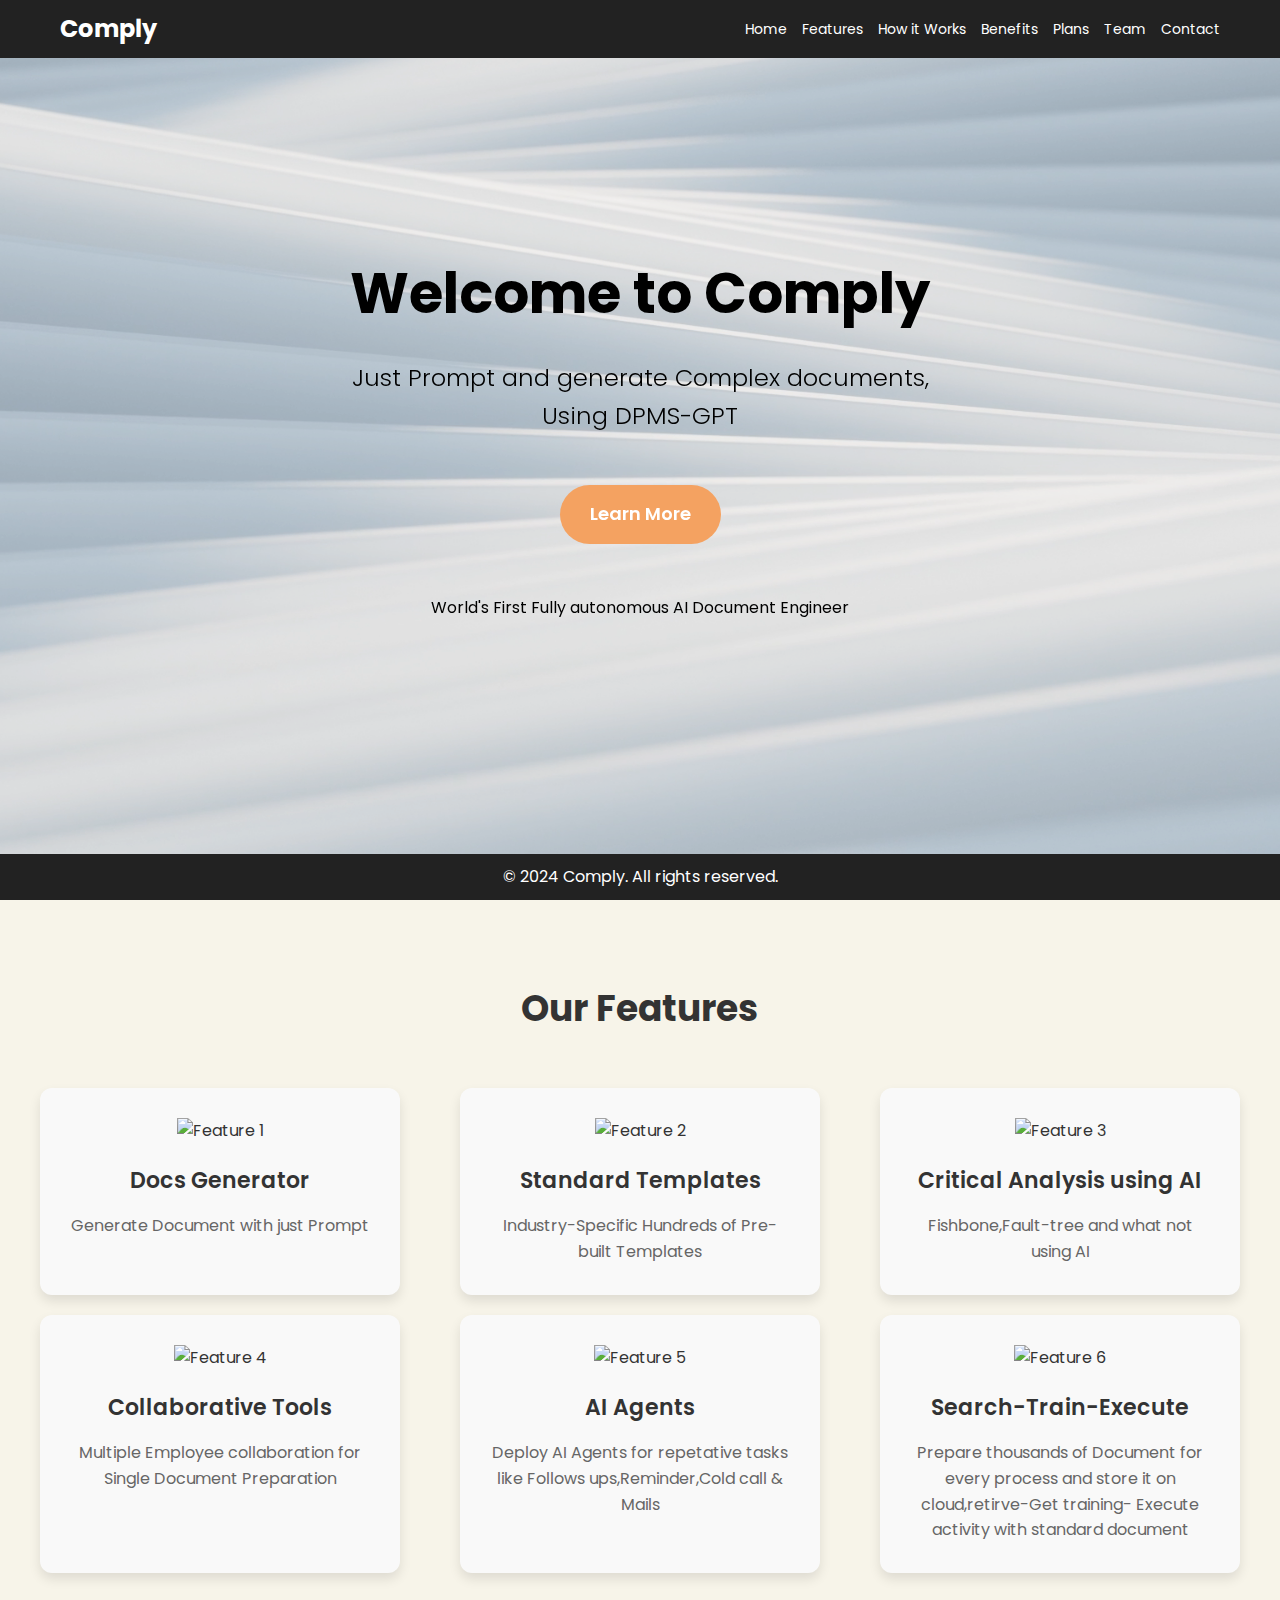
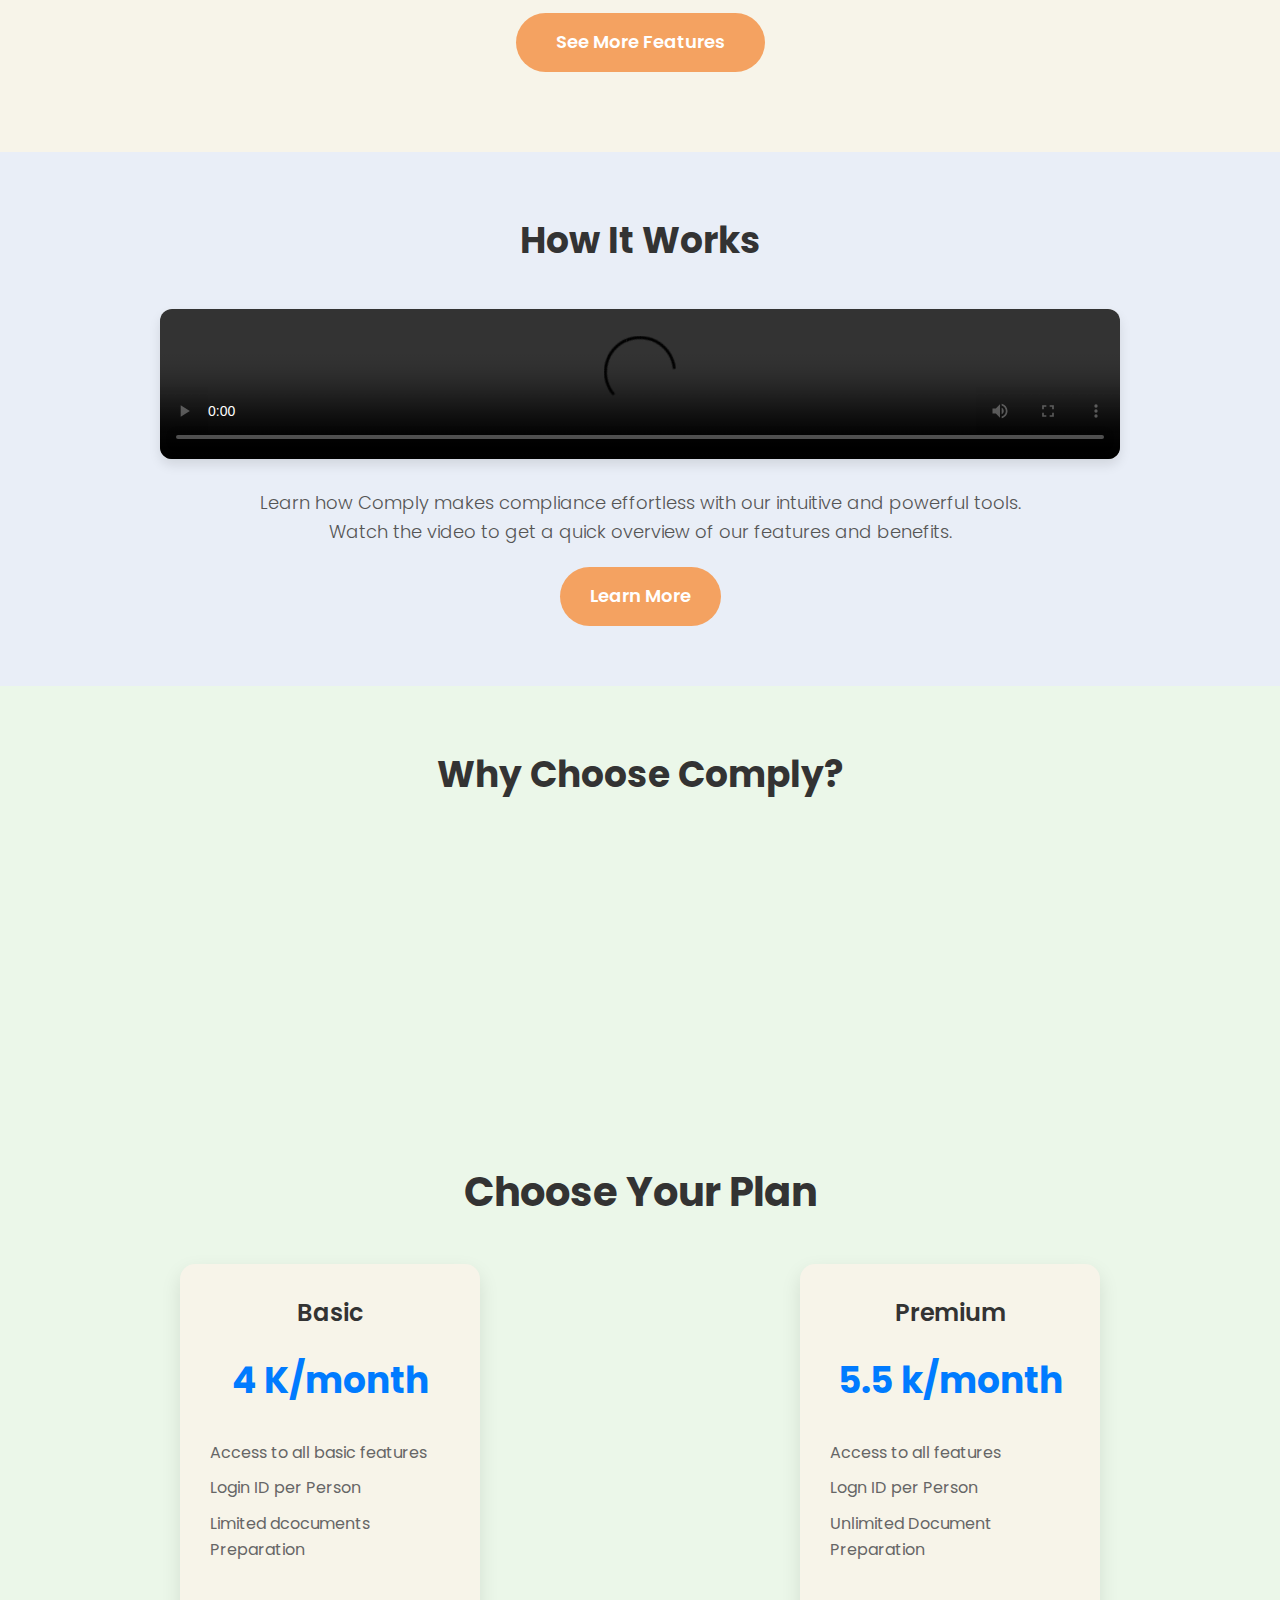
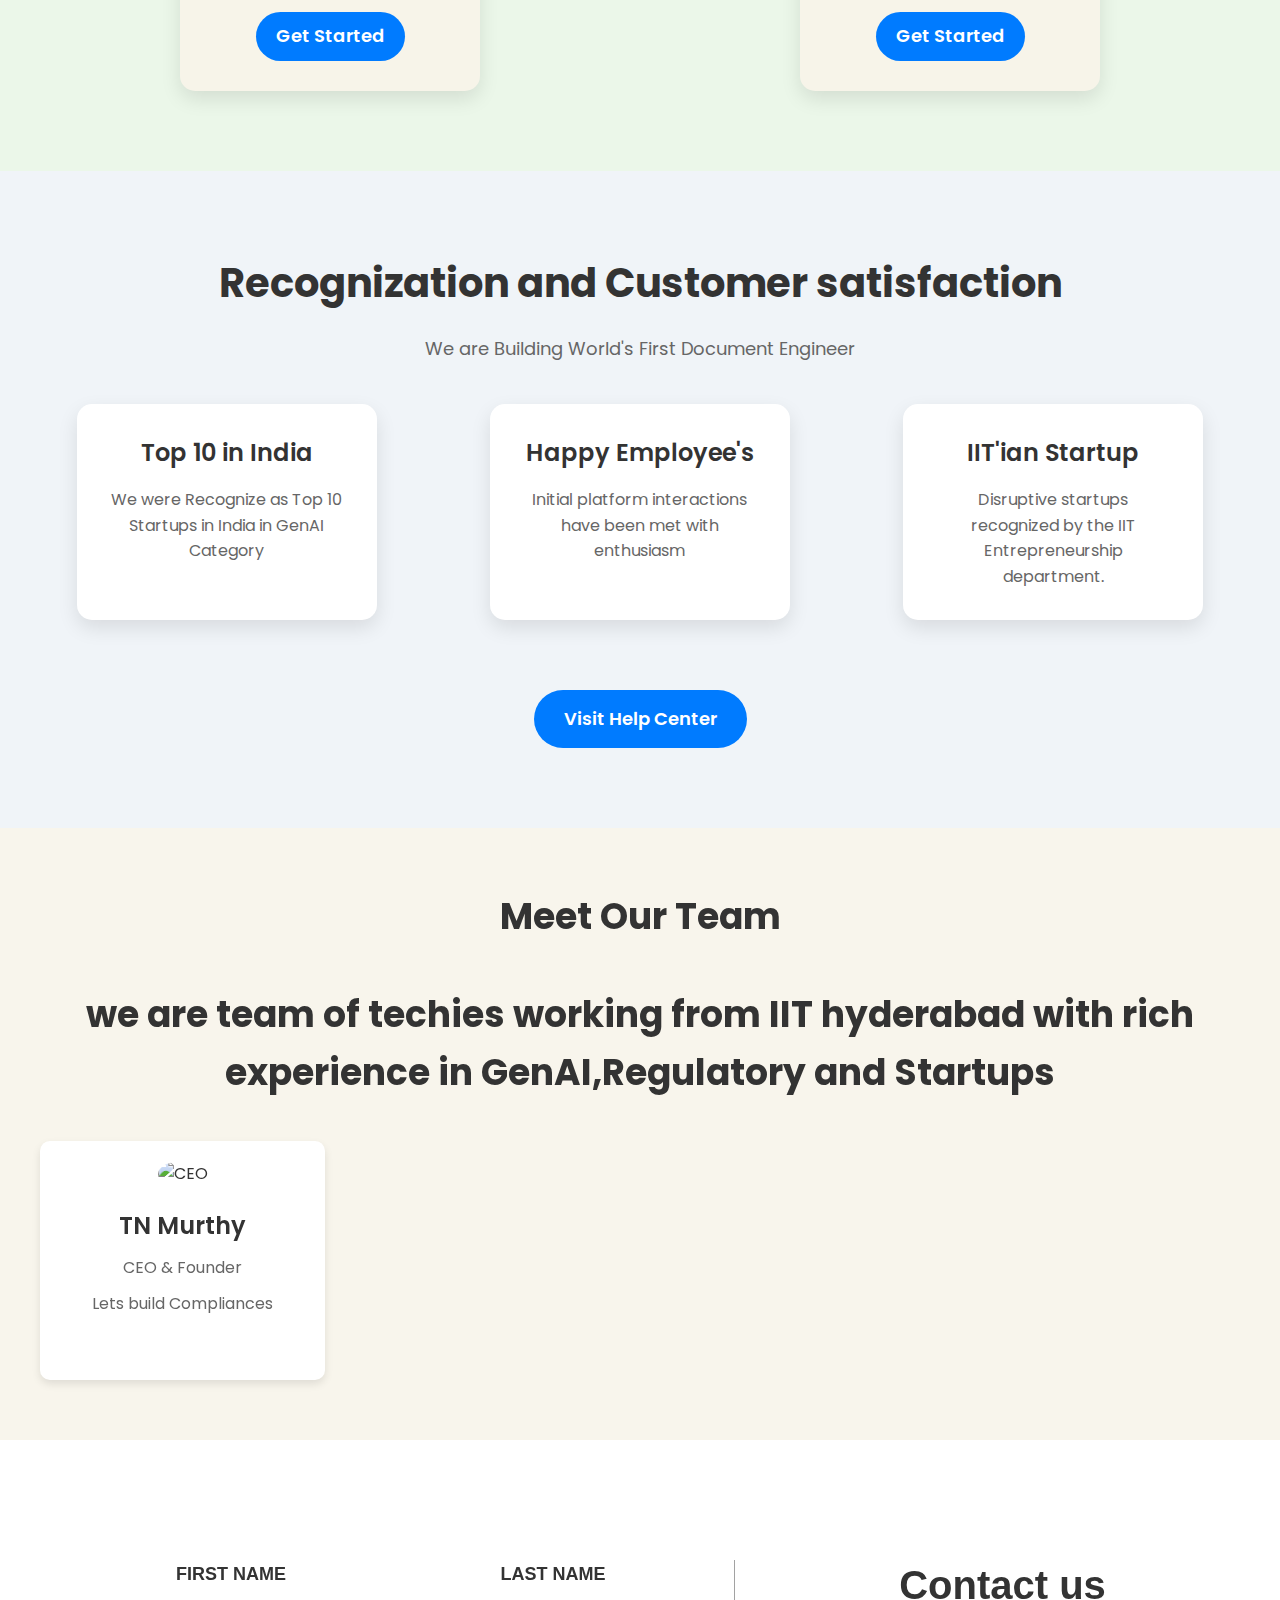
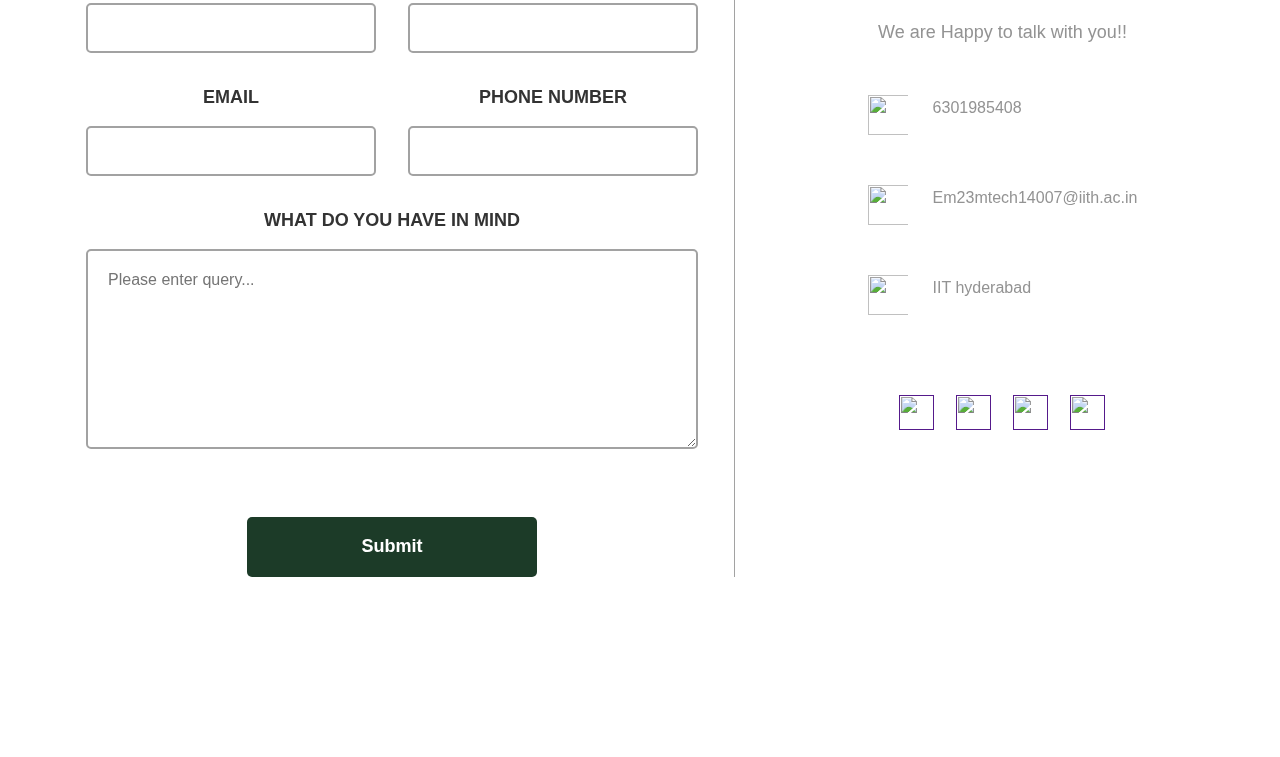
==== commit a9604bc2: "Update index.html" ====
--- a/index.html
+++ b/index.html
@@ -29,9 +29,12 @@
         </video>
         <div class="landing-content">
             <h1>Welcome to Comply</h1>
-            <p>Our platform offers advanced tools for documentation generation and more, 
-            <br>helping you stay organized and compliant.</p>
+            <p>Just Prompt and generate Complex documents,
+            <br>Using DPMS-GPT</p>
             <a href="#features" class="cta-button">Learn More</a>
+            <br>
+            <br>
+            <br>World's First Fully autonomous AI Document Engineer</p>
         </div>
     </section>
 
@@ -40,34 +43,34 @@
             <h2>Our Features</h2>
             <div class="feature-grid">
                 <div class="feature-item">
-                    <img src="feature1-icon.png" alt="Feature 1">
-                    <h3>Documentation Generator</h3>
-                    <p>Description of Feature 1 goes here.</p>
-                </div>
-                <div class="feature-item">
-                    <img src="feature2-icon.png" alt="Feature 2">
-                    <h3>Industry-Specific Templates</h3>
-                    <p>Description of Feature 2 goes here.</p>
-                </div>
-                <div class="feature-item">
-                    <img src="feature3-icon.png" alt="Feature 3">
-                    <h3>Compliance Tracking</h3>
-                    <p>Description of Feature 3 goes here.</p>
-                </div>
-                <div class="feature-item">
-                    <img src="feature4-icon.png" alt="Feature 4">
+                    <img src="images/Screenshot 2024-07-09 232450.png" alt="Feature 1">
+                    <h3>Docs Generator</h3>
+                    <p>Generate Document with just Prompt</p>
+                </div>
+                <div class="feature-item">
+                    <img src="images/1.png" alt="Feature 2">
+                    <h3>Standard Templates</h3>
+                    <p>Industry-Specific Hundreds of Pre-built Templates</p>
+                </div>
+                <div class="feature-item">
+                    <img src="images/fishbone..png" alt="Feature 3">
+                    <h3>Critical Analysis using AI</h3>
+                    <p>Fishbone,Fault-tree and what not using AI</p>
+                </div>
+                <div class="feature-item">
+                    <img src="images/live.jpg" alt="Feature 4">
                     <h3>Collaborative Tools</h3>
-                    <p>Description of Feature 4 goes here.</p>
-                </div>
-                <div class="feature-item">
-                    <img src="feature5-icon.png" alt="Feature 5">
-                    <h3>Approval Workflows</h3>
-                    <p>Description of Feature 5 goes here.</p>
-                </div>
-                <div class="feature-item">
-                    <img src="feature6-icon.png" alt="Feature 6">
-                    <h3>Training and Support</h3>
-                    <p>Description of Feature 6 goes here.</p>
+                    <p>Multiple Employee collaboration for Single Document Preparation</p>
+                </div>
+                <div class="feature-item">
+                    <img src="images/image-67.webp" alt="Feature 5">
+                    <h3>AI Agents</h3>
+                    <p>Deploy AI Agents for repetative tasks like Follows ups,Reminder,Cold call & Mails</p>
+                </div>
+                <div class="feature-item">
+                    <img src="images/Employee-Training.png" alt="Feature 6">
+                    <h3>Search-Train-Execute</h3>
+                    <p>Prepare thousands of Document for every process and store it on cloud,retirve-Get training- Execute activity with standard document</p>
                 </div>
             </div>
             <a href="features/features.html" class="more-features-button">See More Features</a>
@@ -79,7 +82,7 @@
             <h2>How It Works</h2>
             <div class="video-wrapper">
                 <video controls class="work-video">
-                    <source src="7235001-uhd_3840_2160_30fps.mp4" type="video/mp4">
+                    <source src="videos/Comply Demo.mp4" type="video/mp4">
                     Your browser does not support the video tag.
                 </video>
             </div>
@@ -93,121 +96,41 @@
     <section id="benefits">
       <div class="container">
         <h2>Why Choose Comply?</h2>
-        <div class="benefits-grid">
-          <div class="benefit-card" style="width: 400px;">
-            <div class="benefit-image" style="background-image: url('images/industry-coverage.jpg');"></div>
-            <div class="benefit-content">
-              <h3>Comprehensive Industry Coverage</h3>
-              <p class="details"><strong>Versatile Document Generation</strong><br>Create industry-specific documents tailored to various sectors, including pharmaceuticals, finance, and legal, with precision and ease.</p>
-              <p class="details"><strong>Pre-Built Templates</strong> Utilize a library of pre-designed templates that meet industry standards and regulations.</p>
-            </div>
+        <div class="benefit">
+          <div class="dpms-gpt">
+            <span>DPMS-GPT</span>
           </div>
-          <div class="benefit-card" style="width: 400px;">
-            <div class="benefit-image" style="background-image: url('images/training-support.jpg');"></div>
-            <div class="benefit-content">
-              <h3>Effective Training and Support</h3>
-              <p class="details"><strong>Training Resources</strong><br>Access extensive training materials and resources to help you and your team get the most out of Comply’s features.</p>
-              <p class="details"><strong>Expert Guidance</strong><br>Benefit from dedicated support to ensure smooth onboarding and ongoing usage.</p>
-            </div>
-          </div>
-          <div class="benefit-card" style="width: 400px;">
-            <div class="benefit-image" style="background-image: url('images/Enhanced Collaboration.jpg');"></div>
-            <div class="benefit-content">
-              <h3>Enhanced Collaboration</h3>
-              <p class="details"><strong>Team Collaboration Tools</strong><br>Collaborate with team members seamlessly within the platform, making document creation and review processes more efficient.</p>
-              <p class="details"><strong>Real-Time Edits</strong><br>Work on documents simultaneously with your team, reducing turnaround time and improving accuracy.</p>
-            </div>
-          </div>
-          <div class="benefit-card" style="width: 400px;">
-            <div class="benefit-image" style="background-image: url('images/approved.jpg');"></div>
-            <div class="benefit-content">
-              <h3>Streamlined Approval Workflows</h3>
-              <p class="details"><strong>Approval Management</strong><br>Set up automated approval workflows to ensure all documents go through the necessary review processes before finalization.</p>
-              <p class="details"><strong>Track Changes</strong><br>Monitor document changes and approval statuses with ease, ensuring transparency and accountability.</p>
-            </div>
-          </div>
-          <div class="benefit-card" style="width: 400px;">
-            <div class="benefit-image" style="background-image: url('images/automated document generation.jpeg');"></div>
-            <div class="benefit-content">
-              <h3>Increased Efficiency</h3>
-              <p class="details"><strong>Centralized Dashboard</strong><br>Manage document creation, collaboration, and approvals from a single, intuitive interface.</p>
-              <p class="details"><strong>Automated Processes</strong><br>Reduce manual tasks with automated document generation and compliance checks, freeing up time for more strategic activities.</p>
-            </div>
-          </div>
-          <div class="benefit-card" style="width: 400px;">
-            <div class="benefit-image" style="background-image: url('images/automated document generation.jpeg');"></div>
-            <div class="benefit-content">
-              <h3>Improved Accuracy and Compliance</h3>
-              <p class="details"><strong>Error Reduction</strong><br>Minimize mistakes with automated formatting, validation, and compliance checks tailored to your industry’s requirements.</p>
-              <p class="details"><strong>Consistent Quality</strong><br>Ensure all documents adhere to industry standards and regulatory guidelines consistently.</p>
-            </div>
-          </div>
-        </div>
-        <a href="benefits.html" class="view-more">View More Benefits</a>
+          <p>Our in-house AI, DPMS-GPT, surpasses ChatGPT in handling regulatory data.</p>
+        </div>
+        <div class="benefit">
+          <p>We secure company's confidential information.</p>
+        </div>
       </div>
-    </section>        
-       
-
-    <section id="case-studies">
-        <div class="container">
-            <h2>Case Studies</h2>
-            <div class="case-studies-grid">
-                <div class="case-study">
-                    <img src="images/Pharmaceutical Company.jpg" alt="Case Study 1">
-                    <h3>Pharmaceutical Company</h3>
-                    <p>Discover how Comply helped a leading pharmaceutical company streamline their documentation process and maintain compliance.</p>
-                    <a href="#" class="read-more">Read More</a>
-                </div>
-                <div class="case-study">
-                    <img src="images/Financial Services Firm.jpg" alt="Case Study 2">
-                    <h3>Financial Services Firm</h3>
-                    <p>Learn how a top financial firm improved efficiency and accuracy in their document management with Comply.</p>
-                    <a href="#" class="read-more">Read More</a>
-                </div>
-                <div class="case-study">
-                    <img src="images/Legal Department.jpg" alt="Case Study 3">
-                    <h3>Legal Department</h3>
-                    <p>See how Comply transformed the document approval process for a major legal department.</p>
-                    <a href="#" class="read-more">Read More</a>
-                </div>
-            </div>
-            <div class="see-more-container">
-                <a href="case-studies.html" class="see-more-button">See More Case Studies</a>
-            </div>
-        </div>
-    </section>
-
+    </section>
+    
+    
     <section id="pricing">
       <div class="container">
           <h2>Choose Your Plan</h2>
           <div class="pricing-grid">
               <div class="pricing-item">
                   <h3>Basic</h3>
-                  <p class="price">$29/month</p>
+                  <p class="price">4 K/month</p>
                   <ul>
                       <li>Access to all basic features</li>
-                      <li>5 team members</li>
-                      <li>Email support</li>
+                      <li> Login ID per Person</li>
+                      <li>Limited dcocuments Preparation</li>
                   </ul>
                   <a href="#" class="cta-button">Get Started</a>
               </div>
+              
               <div class="pricing-item">
-                  <h3>Standard</h3>
-                  <p class="price">$59/month</p>
+                  <h3>Premium</h3>
+                  <p class="price">5.5 k/month</p>
                   <ul>
                       <li>Access to all features</li>
-                      <li>20 team members</li>
-                      <li>Priority support</li>
-                  </ul>
-                  <a href="#" class="cta-button">Get Started</a>
-              </div>
-              <div class="pricing-item">
-                  <h3>Premium</h3>
-                  <p class="price">$99/month</p>
-                  <ul>
-                      <li>Access to all features</li>
-                      <li>Unlimited team members</li>
-                      <li>Dedicated support</li>
+                      <li>Logn ID per Person</li>
+                      <li>Unlimited Document Preparation</li>
                   </ul>
                   <a href="#" class="cta-button">Get Started</a>
               </div>
@@ -217,27 +140,27 @@
     
     <section id="support">
         <div class="container">
-            <h2>Support & Help Center</h2>
-            <p class="support-intro">We are here to assist you 24/7. Explore our resources or get in touch with our team for personalized support.</p>
+            <h2>Recognization and Customer satisfaction</h2>
+            <p class="support-intro">We are Building World's First Document Engineer</p>
             <div class="support-grid">
                 <div class="support-item">
                     <i class="fas fa-life-ring"></i>
-                    <h3>24/7 Customer Support</h3>
-                    <p>Our dedicated team is available around the clock to help you with any issues or questions.</p>
+                    <h3>Top 10 in India</h3>
+                    <p>We were Recognize as Top 10 Startups in India in GenAI Category</p>
                 </div>
                 <div class="support-item">
                     <i class="fas fa-book"></i>
-                    <h3>Comprehensive Documentation</h3>
-                    <p>Access a vast library of resources, guides, and tutorials to get the most out of our platform.</p>
+                    <h3>Happy Employee's</h3>
+                    <p>Initial platform interactions have been met with enthusiasm</p>
                 </div>
                 <div class="support-item">
                     <i class="fas fa-headset"></i>
-                    <h3>Live Chat</h3>
-                    <p>Get instant answers to your queries with our real-time chat support available on all devices.</p>
+                    <h3>IIT'ian Startup</h3>
+                    <p>Disruptive startups recognized by the IIT Entrepreneurship department.</p>
                 </div>
             </div>
             <div class="support-cta">
-                <a href="help-center.html" class="cta-button">Visit Help Center</a>
+                <a href="#" class="cta-button">Visit Help Center</a>
             </div>
         </div>
     </section>
@@ -245,89 +168,18 @@
     <section id="team">
       <div class="container">
           <h2>Meet Our Team</h2>
+          <h2>we are team of techies working from IIT hyderabad with rich experience in GenAI,Regulatory and Startups</h2>
           <div class="team-grid">
               <div class="team-member">
-                  <img src="ceo.jpg" alt="CEO">
-                  <h3>Jane Doe</h3>
+                  <img src="images/Profile Pic.jpg" alt="CEO">
+                  <h3>TN Murthy</h3>
                   <p>CEO & Founder</p>
-                  <p>Jane leads the company with over 20 years of experience in the industry.</p>
+                  <p>Lets build Compliances</p>
                   <div class="social-links">
                       <a href="#"><i class="fab fa-linkedin"></i></a>
                       <a href="#"><i class="fab fa-twitter"></i></a>
                   </div>
               </div>
-              <div class="team-member">
-                  <img src="cto.jpg" alt="CTO">
-                  <h3>John Smith</h3>
-                  <p>Chief Technology Officer</p>
-                  <p>John is the tech visionary, driving innovation in our products.</p>
-                  <div class="social-links">
-                      <a href="#"><i class="fab fa-linkedin"></i></a>
-                      <a href="#"><i class="fab fa-twitter"></i></a>
-                  </div>
-              </div>
-              <div class="team-member">
-                  <img src="cmo.jpg" alt="CMO">
-                  <h3>Emily Johnson</h3>
-                  <p>Chief Marketing Officer</p>
-                  <p>Emily heads our marketing efforts, ensuring our brand reaches new heights.</p>
-                  <div class="social-links">
-                      <a href="#"><i class="fab fa-linkedin"></i></a>
-                      <a href="#"><i class="fab fa-twitter"></i></a>
-                  </div>
-              </div>
-              <div class="team-member">
-                  <img src="cfo.jpg" alt="CFO">
-                  <h3>Michael Brown</h3>
-                  <p>Chief Financial Officer</p>
-                  <p>Michael manages the financial operations and strategies of the company.</p>
-                  <div class="social-links">
-                      <a href="#"><i class="fab fa-linkedin"></i></a>
-                      <a href="#"><i class="fab fa-twitter"></i></a>
-                  </div>
-              </div>
-              <div class="team-member">
-                  <img src="hr.jpg" alt="HR">
-                  <h3>Lisa White</h3>
-                  <p>Head of HR</p>
-                  <p>Lisa ensures our team remains strong and motivated through effective HR practices.</p>
-                  <div class="social-links">
-                      <a href="#"><i class="fab fa-linkedin"></i></a>
-                      <a href="#"><i class="fab fa-twitter"></i></a>
-                  </div>
-              </div>
-              <div class="team-member">
-                  <img src="sales.jpg" alt="Sales">
-                  <h3>David Green</h3>
-                  <p>Head of Sales</p>
-                  <p>David drives our sales efforts, expanding our market reach globally.</p>
-                  <div class="social-links">
-                      <a href="#"><i class="fab fa-linkedin"></i></a>
-                      <a href="#"><i class="fab fa-twitter"></i></a>
-                  </div>
-              </div>
-              <div class="team-member">
-                  <img src="product.jpg" alt="Product">
-                  <h3>Olivia Blue</h3>
-                  <p>Product Manager</p>
-                  <p>Olivia oversees product development, ensuring customer satisfaction and innovation.</p>
-                  <div class="social-links">
-                      <a href="#"><i class="fab fa-linkedin"></i></a>
-                      <a href="#"><i class="fab fa-twitter"></i></a>
-                  </div>
-              </div>
-              <div class="team-member">
-                  <img src="support.jpg" alt="Support">
-                  <h3>James Black</h3>
-                  <p>Customer Support Lead</p>
-                  <p>James leads our customer support team, ensuring clients receive top-notch service.</p>
-                  <div class="social-links">
-                      <a href="#"><i class="fab fa-linkedin"></i></a>
-                      <a href="#"><i class="fab fa-twitter"></i></a>
-                  </div>
-              </div>
-          </div>
-      </div>
   </section>
 
     
@@ -393,27 +245,27 @@
                         Contact us
                       </p>
                       <p class="text-blk contactus-subhead">
-                        Lorem ipsum dolor sit amet, consectetur adipiscing elit, sed do eiusmod tempor incididunt ut labore et dolore magna al iqua. Ut enim
-                      </p>
+                        We are Happy to talk with you!!
+                      </p>  
                     </div>
                     <div class="workik-contact-bigbox">
                       <div class="workik-contact-box">
                         <div class="phone text-box">
                           <img class="contact-svg" src="https://workik-widget-assets.s3.amazonaws.com/widget-assets/images/ET21.jpg">
                           <p class="contact-text">
-                            +1258 3258 5679
+                            6301985408
                           </p>
                         </div>
                         <div class="address text-box">
                           <img class="contact-svg" src="https://workik-widget-assets.s3.amazonaws.com/widget-assets/images/ET22.jpg">
                           <p class="contact-text">
-                            hello@workik.com
+                            Em23mtech14007@iith.ac.in
                           </p>
                         </div>
                         <div class="mail text-box">
                           <img class="contact-svg" src="https://workik-widget-assets.s3.amazonaws.com/widget-assets/images/ET23.jpg">
                           <p class="contact-text">
-                            102 street, y cross 485656
+                            IIT hyderabad
                           </p>
                         </div>
                       </div>
